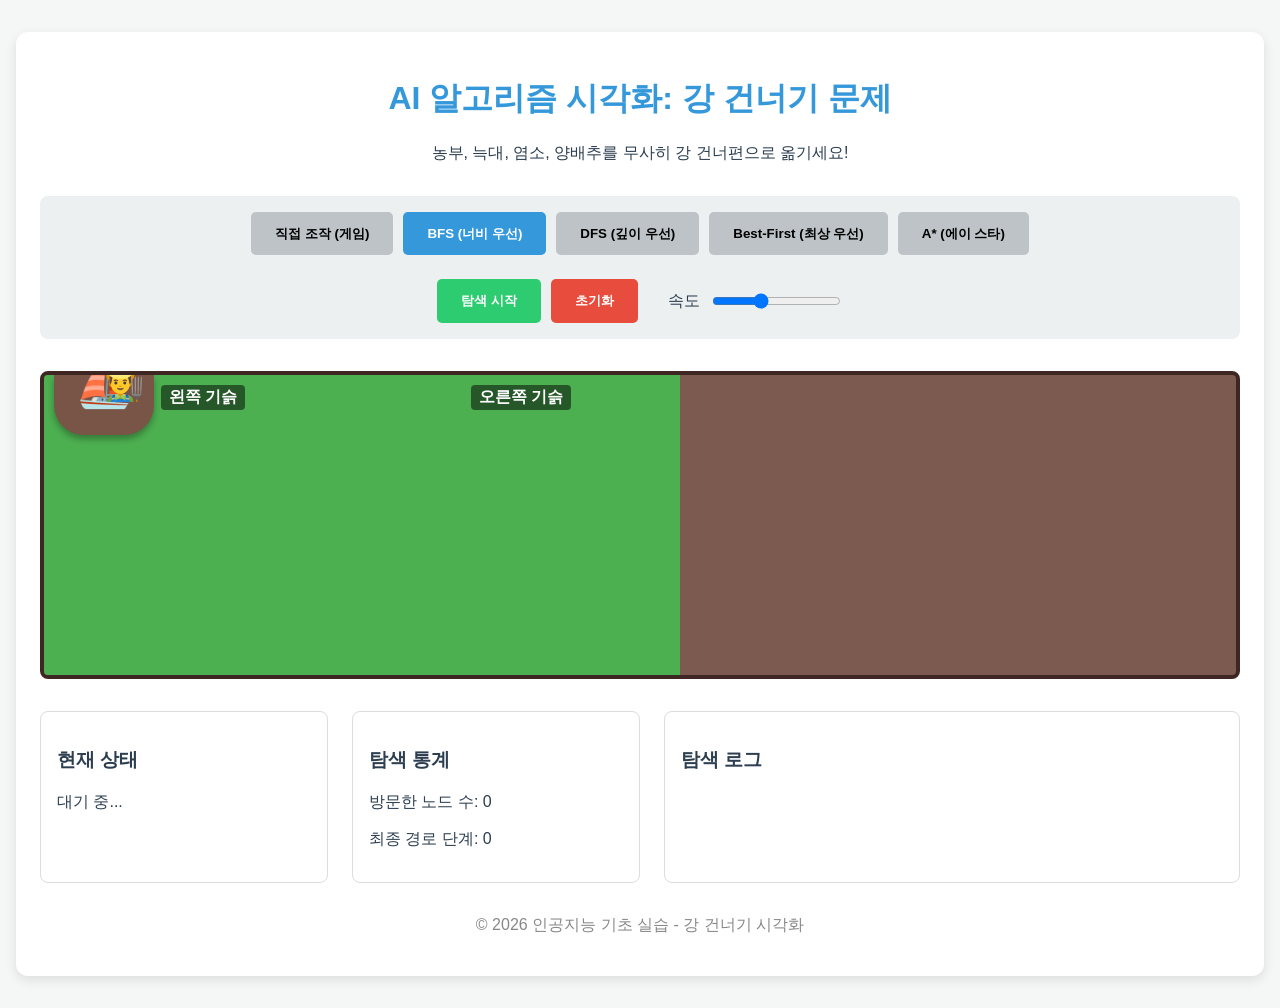
==== index.html @ 1f042ad4 "Add Manual Play Mode (Game) to AI visualization" ====
<!DOCTYPE html>
<html lang="ko">
<head>
    <meta charset="UTF-8">
    <meta name="viewport" content="width=device-width, initial-scale=1.0">
    <title>AI 알고리즘 시각화 - 강 건너기 문제</title>
    <link rel="stylesheet" href="style.css">
</head>
<body>
    <div class="container">
        <header>
            <h1>AI 알고리즘 시각화: 강 건너기 문제</h1>
            <p>농부, 늑대, 염소, 양배추를 무사히 강 건너편으로 옮기세요!</p>
        </header>

        <main>
            <section class="control-panel">
                <div class="algorithm-selector">
                    <button id="btn-manual" class="algo-btn">직접 조작 (게임)</button>
                    <button id="btn-bfs" class="algo-btn active">BFS (너비 우선)</button>
                    <button id="btn-dfs" class="algo-btn">DFS (깊이 우선)</button>
                    <button id="btn-best" class="algo-btn">Best-First (최상 우선)</button>
                    <button id="btn-astar" class="algo-btn">A* (에이 스타)</button>
                </div>
                <div class="controls">
                    <button id="btn-start" class="primary-btn">탐색 시작</button>
                    <button id="btn-reset" class="secondary-btn">초기화</button>
                    <div class="speed-control">
                        <label for="speed-range">속도</label>
                        <input type="range" id="speed-range" min="100" max="2000" value="800" step="100">
                    </div>
                </div>
            </section>

            <section class="visualization-area">
                <div class="river-container">
                    <div class="bank left-bank" id="left-bank">
                        <div class="bank-label">왼쪽 기슭</div>
                        <div class="items" id="left-items"></div>
                    </div>
                    <div class="river">
                        <div class="boat-lane">
                            <div class="boat" id="boat">
                                <span class="boat-icon">⛵</span>
                                <div class="boat-items" id="boat-items"></div>
                                <div class="farmer-in-boat">👨‍🌾</div>
                            </div>
                        </div>
                    </div>
                    <div class="bank right-bank" id="right-bank">
                        <div class="bank-label">오른쪽 기슭</div>
                        <div class="items" id="right-items"></div>
                    </div>
                </div>
            </section>

            <section class="status-panel">
                <div class="status-box">
                    <h3>현재 상태</h3>
                    <div id="current-state-text">대기 중...</div>
                </div>
                <div class="stats-box">
                    <h3>탐색 통계</h3>
                    <p>방문한 노드 수: <span id="stat-visited">0</span></p>
                    <p>최종 경로 단계: <span id="stat-path-length">0</span></p>
                </div>
                <div class="log-box">
                    <h3>탐색 로그</h3>
                    <div id="log-content"></div>
                </div>
            </section>
        </main>

        <footer>
            <p>&copy; 2026 인공지능 기초 실습 - 강 건너기 시각화</p>
        </footer>
    </div>
    <script src="main.js"></script>
</body>
</html>
---- style.css ----
:root {
    --primary-color: #3498db;
    --secondary-color: #2ecc71;
    --accent-color: #e74c3c;
    --bg-color: #f4f7f6;
    --river-color: #2980b9;
    --bank-color: #8e44ad;
    --text-color: #2c3e50;
    --font-family: 'Segoe UI', Tahoma, Geneva, Verdana, sans-serif;
}

body {
    font-family: var(--font-family);
    background-color: var(--bg-color);
    margin: 0;
    padding: 0;
    color: var(--text-color);
}

.container {
    max-width: 1200px;
    margin: 2rem auto;
    padding: 1.5rem;
    background: #fff;
    box-shadow: 0 4px 12px rgba(0, 0, 0, 0.1);
    border-radius: 12px;
}

header {
    text-align: center;
    margin-bottom: 2rem;
}

h1 {
    color: var(--primary-color);
}

.control-panel {
    display: flex;
    flex-direction: column;
    gap: 1.5rem;
    margin-bottom: 2rem;
    padding: 1rem;
    background: #ecf0f1;
    border-radius: 8px;
}

.algorithm-selector, .controls {
    display: flex;
    justify-content: center;
    gap: 10px;
}

.algo-btn, .primary-btn, .secondary-btn {
    padding: 0.8rem 1.5rem;
    border: none;
    border-radius: 5px;
    cursor: pointer;
    font-weight: bold;
    transition: background 0.3s;
}

.algo-btn {
    background: #bdc3c7;
}

.algo-btn.active {
    background: var(--primary-color);
    color: white;
}

.primary-btn {
    background: var(--secondary-color);
    color: white;
}

.secondary-btn {
    background: var(--accent-color);
    color: white;
}

.speed-control {
    display: flex;
    align-items: center;
    gap: 10px;
    margin-left: 20px;
}

/* Visualization */
.river-container {
    display: flex;
    height: 300px;
    background: #7d5a50; /* Ground color */
    border-radius: 8px;
    overflow: hidden;
    position: relative;
    border: 4px solid #3e2723;
}

.bank {
    width: 25%;
    display: flex;
    flex-direction: column;
    align-items: center;
    padding: 10px;
    position: relative;
    background: #4caf50; /* Green bank */
}

.bank-label {
    font-weight: bold;
    margin-bottom: 10px;
    background: rgba(0, 0, 0, 0.5);
    color: white;
    padding: 2px 8px;
    border-radius: 4px;
}

.items {
    display: flex;
    flex-wrap: wrap;
    gap: 10px;
    justify-content: center;
    align-content: flex-start;
    height: 100%;
}

.item-icon {
    font-size: 2.5rem;
    background: white;
    width: 60px;
    height: 60px;
    display: flex;
    align-items: center;
    justify-content: center;
    border-radius: 50%;
    box-shadow: 0 2px 5px rgba(0,0,0,0.2);
    cursor: pointer;
    transition: transform 0.5s cubic-bezier(0.175, 0.885, 0.32, 1.275), background 0.3s;
}

.item-icon:hover {
    transform: scale(1.15);
    background: #f0f0f0;
}

.boat {
    position: absolute;
    left: 10px;
    width: 100px;
    height: 60px;
    background: #795548;
    border-radius: 0 0 30px 30px;
    display: flex;
    align-items: center;
    justify-content: center;
    transition: left 1s ease-in-out;
    box-shadow: 0 4px 6px rgba(0,0,0,0.3);
    cursor: pointer;
}

.boat:hover {
    filter: brightness(1.1);
}

.boat-icon {
    font-size: 3rem;
    position: absolute;
    top: -20px;
}

.boat-items {
    display: flex;
    gap: 5px;
    z-index: 10;
}

.farmer-in-boat {
    font-size: 2rem;
    position: absolute;
    top: -10px;
    right: 10px;
    z-index: 11;
}

.boat-items .item-icon {
    width: 40px;
    height: 40px;
    font-size: 1.5rem;
}

/* Status Panel */
.status-panel {
    display: grid;
    grid-template-columns: 1fr 1fr 2fr;
    gap: 1.5rem;
    margin-top: 2rem;
}

.status-box, .stats-box, .log-box {
    padding: 1rem;
    border: 1px solid #ddd;
    border-radius: 8px;
    background: #fff;
}

.log-box {
    max-height: 200px;
    overflow-y: auto;
}

#log-content {
    font-size: 0.9rem;
    color: #666;
}

.log-entry {
    border-bottom: 1px solid #eee;
    padding: 4px 0;
}

.log-entry:last-child {
    border-bottom: none;
}

footer {
    text-align: center;
    margin-top: 2rem;
    color: #888;
}

@media (max-width: 768px) {
    .status-panel {
        grid-template-columns: 1fr;
    }
}
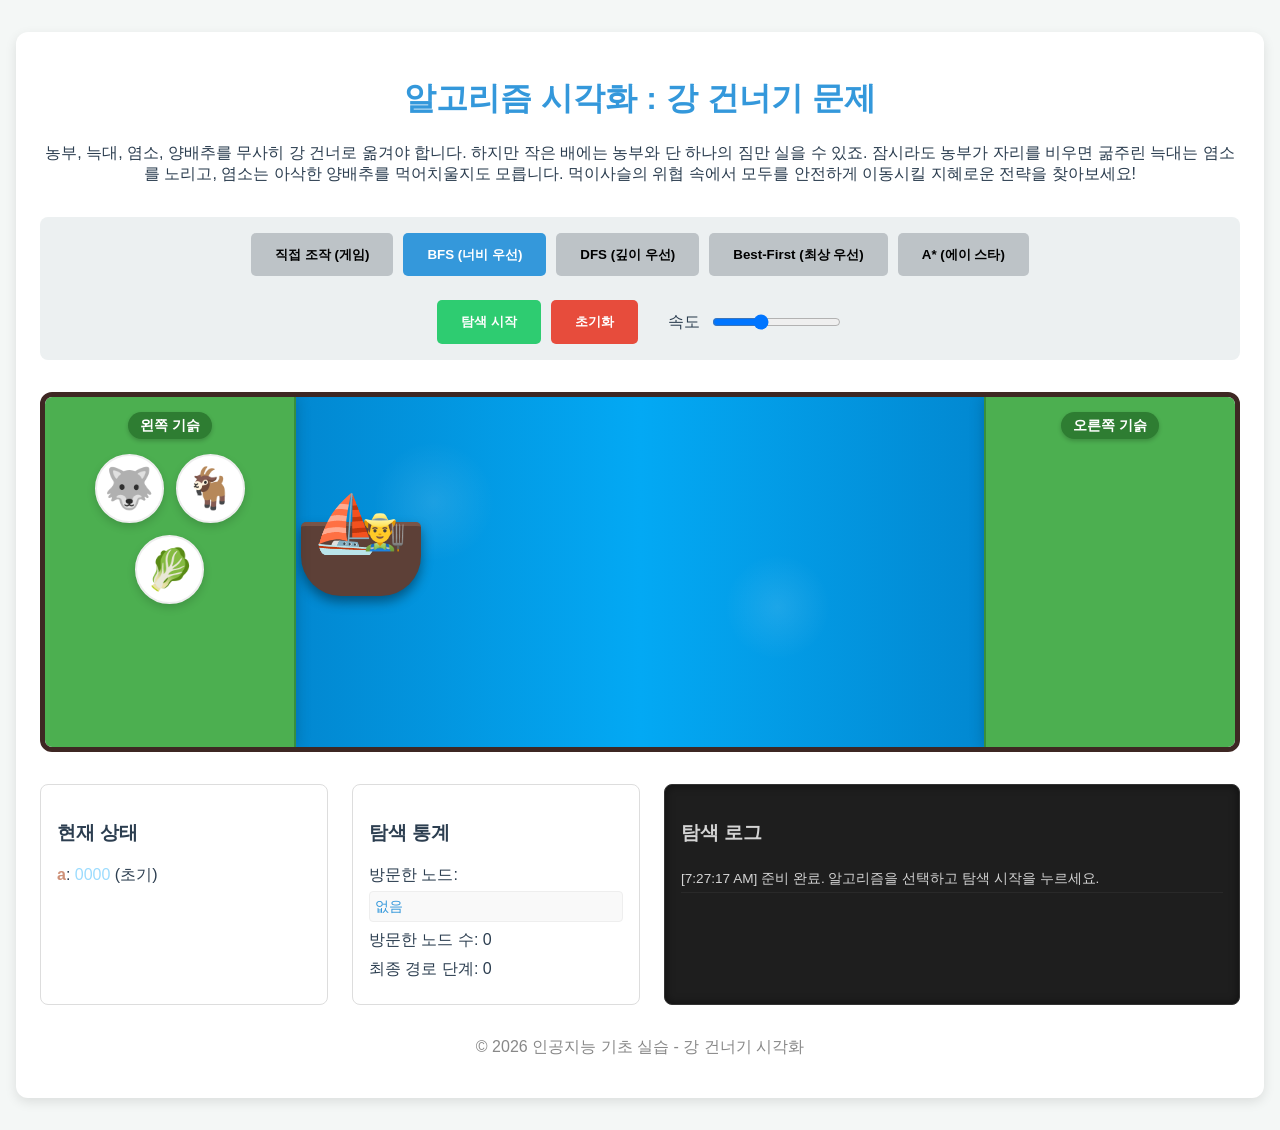
==== commit 6e2f933f: "Refactor: Enhance algorithm visualization and UI (tree-view logs, node naming, and improved stats)" ====
--- a/index.html
+++ b/index.html
@@ -9,8 +9,8 @@
 <body>
     <div class="container">
         <header>
-            <h1>AI 알고리즘 시각화: 강 건너기 문제</h1>
-            <p>농부, 늑대, 염소, 양배추를 무사히 강 건너편으로 옮기세요!</p>
+            <h1>알고리즘 시각화 : 강 건너기 문제</h1>
+            <p>농부, 늑대, 염소, 양배추를 무사히 강 건너로 옮겨야 합니다. 하지만 작은 배에는 농부와 단 하나의 짐만 실을 수 있죠. 잠시라도 농부가 자리를 비우면 굶주린 늑대는 염소를 노리고, 염소는 아삭한 양배추를 먹어치울지도 모릅니다. 먹이사슬의 위협 속에서 모두를 안전하게 이동시킬 지혜로운 전략을 찾아보세요!</p>
         </header>
 
         <main>
@@ -61,7 +61,8 @@
                 </div>
                 <div class="stats-box">
                     <h3>탐색 통계</h3>
-                    <p>방문한 노드 수: <span id="stat-visited">0</span></p>
+                    <p>방문한 노드: <span id="stat-visited-list">없음</span></p>
+                    <p>방문한 노드 수: <span id="stat-visited-count">0</span></p>
                     <p>최종 경로 단계: <span id="stat-path-length">0</span></p>
                 </div>
                 <div class="log-box">
--- a/style.css
+++ b/style.css
@@ -89,37 +89,54 @@
 /* Visualization */
 .river-container {
     display: flex;
-    height: 300px;
-    background: #7d5a50; /* Ground color */
-    border-radius: 8px;
+    height: 350px;
+    background: #e0f2f1; /* Light sky blue */
+    border-radius: 12px;
     overflow: hidden;
     position: relative;
-    border: 4px solid #3e2723;
+    border: 5px solid #3e2723;
+    box-shadow: inset 0 0 20px rgba(0,0,0,0.1);
 }
 
 .bank {
-    width: 25%;
+    width: 20%;
     display: flex;
     flex-direction: column;
     align-items: center;
-    padding: 10px;
+    padding: 15px 10px;
     position: relative;
-    background: #4caf50; /* Green bank */
+    background: #4caf50; /* Green grass */
+    z-index: 2;
+    box-shadow: 0 0 15px rgba(0,0,0,0.2);
+    border-left: 2px solid #388e3c;
+    border-right: 2px solid #388e3c;
+}
+
+.left-bank {
+    border-left: none;
+    border-radius: 7px 0 0 7px;
+}
+
+.right-bank {
+    border-right: none;
+    border-radius: 0 7px 7px 0;
 }
 
 .bank-label {
     font-weight: bold;
-    margin-bottom: 10px;
-    background: rgba(0, 0, 0, 0.5);
+    margin-bottom: 15px;
+    background: #2e7d32;
     color: white;
-    padding: 2px 8px;
-    border-radius: 4px;
+    padding: 4px 12px;
+    border-radius: 20px;
+    font-size: 0.9rem;
+    box-shadow: 0 2px 4px rgba(0,0,0,0.2);
 }
 
 .items {
     display: flex;
     flex-wrap: wrap;
-    gap: 10px;
+    gap: 12px;
     justify-content: center;
     align-content: flex-start;
     height: 100%;
@@ -128,65 +145,98 @@
 .item-icon {
     font-size: 2.5rem;
     background: white;
-    width: 60px;
-    height: 60px;
+    width: 65px;
+    height: 65px;
     display: flex;
     align-items: center;
     justify-content: center;
     border-radius: 50%;
-    box-shadow: 0 2px 5px rgba(0,0,0,0.2);
+    box-shadow: 0 4px 8px rgba(0,0,0,0.15);
     cursor: pointer;
-    transition: transform 0.5s cubic-bezier(0.175, 0.885, 0.32, 1.275), background 0.3s;
+    transition: all 0.4s cubic-bezier(0.175, 0.885, 0.32, 1.275);
+    border: 2px solid #eee;
 }
 
 .item-icon:hover {
-    transform: scale(1.15);
-    background: #f0f0f0;
+    transform: scale(1.15) translateY(-5px);
+    box-shadow: 0 8px 15px rgba(0,0,0,0.2);
+    background: #fff;
+    border-color: var(--primary-color);
+}
+
+.river {
+    width: 60%;
+    background: #03a9f4; /* Deep water */
+    position: relative;
+    background-image: 
+        radial-gradient(circle at 20% 30%, rgba(255,255,255,0.1) 0%, transparent 10%),
+        radial-gradient(circle at 70% 60%, rgba(255,255,255,0.1) 0%, transparent 10%),
+        linear-gradient(90deg, #0288d1 0%, #03a9f4 50%, #0288d1 100%);
+    animation: waves 5s ease-in-out infinite;
+    z-index: 1;
+}
+
+@keyframes waves {
+    0%, 100% { background-position: 0% 50%; }
+    50% { background-position: 100% 50%; }
+}
+
+.boat-lane {
+    position: absolute;
+    top: 50%;
+    left: 0;
+    right: 0;
+    transform: translateY(-50%);
+    height: 100px;
 }
 
 .boat {
     position: absolute;
     left: 10px;
-    width: 100px;
-    height: 60px;
-    background: #795548;
-    border-radius: 0 0 30px 30px;
+    width: 120px;
+    height: 70px;
+    background: #5d4037; /* Darker wood */
+    border-radius: 5px 5px 40px 40px;
     display: flex;
     align-items: center;
     justify-content: center;
-    transition: left 1s ease-in-out;
-    box-shadow: 0 4px 6px rgba(0,0,0,0.3);
+    transition: all 1s cubic-bezier(0.45, 0, 0.55, 1);
+    box-shadow: 0 6px 12px rgba(0,0,0,0.4);
     cursor: pointer;
+    border-top: 4px solid #795548;
 }
 
 .boat:hover {
-    filter: brightness(1.1);
+    filter: brightness(1.2);
 }
 
 .boat-icon {
-    font-size: 3rem;
+    font-size: 3.5rem;
     position: absolute;
-    top: -20px;
+    top: -35px;
+    left: 10px;
 }
 
 .boat-items {
     display: flex;
-    gap: 5px;
+    gap: 8px;
     z-index: 10;
+    margin-left: 20px;
 }
 
 .farmer-in-boat {
-    font-size: 2rem;
+    font-size: 2.2rem;
     position: absolute;
-    top: -10px;
-    right: 10px;
+    top: -15px;
+    right: 15px;
     z-index: 11;
 }
 
 .boat-items .item-icon {
-    width: 40px;
-    height: 40px;
-    font-size: 1.5rem;
+    width: 45px;
+    height: 45px;
+    font-size: 1.8rem;
+    border: none;
 }
 
 /* Status Panel */
@@ -205,22 +255,59 @@
 }
 
 .log-box {
-    max-height: 200px;
+    max-height: 400px;
     overflow-y: auto;
+    background: #1e1e1e; /* Darker terminal-like background */
+    color: #d4d4d4;
+    border-radius: 8px;
+    padding: 1rem;
+    box-shadow: inset 0 0 10px rgba(0,0,0,0.5);
+    border: 1px solid #333;
 }
 
 #log-content {
+    font-size: 0.85rem;
+    line-height: 1.4;
+}
+
+.log-entry {
+    border-bottom: 1px solid rgba(255,255,255,0.05);
+    padding: 4px 0;
+}
+
+.log-entry.tree-log {
+    font-family: 'Fira Code', 'Consolas', 'Monaco', monospace;
+    white-space: pre;
+    color: #4ec9b0; /* Teal color for tree structure */
+    border-bottom: none;
+    line-height: 1.2;
+    letter-spacing: 0.5px;
+}
+
+.log-entry.tree-log:hover {
+    background: rgba(255, 255, 255, 0.05);
+}
+
+.node-name { color: #ce9178; font-weight: bold; } /* Orange for node names */
+.node-state { color: #9cdcfe; } /* Light blue for states */
+
+.stats-box p {
+    margin: 8px 0;
+    word-wrap: break-word;
+}
+
+#stat-visited-list {
+    display: block;
+    margin-top: 5px;
     font-size: 0.9rem;
-    color: #666;
-}
-
-.log-entry {
-    border-bottom: 1px solid #eee;
-    padding: 4px 0;
-}
-
-.log-entry:last-child {
-    border-bottom: none;
+    color: var(--primary-color);
+    font-family: monospace;
+    max-height: 100px;
+    overflow-y: auto;
+    background: #f9f9f9;
+    padding: 5px;
+    border-radius: 4px;
+    border: 1px solid #eee;
 }
 
 footer {
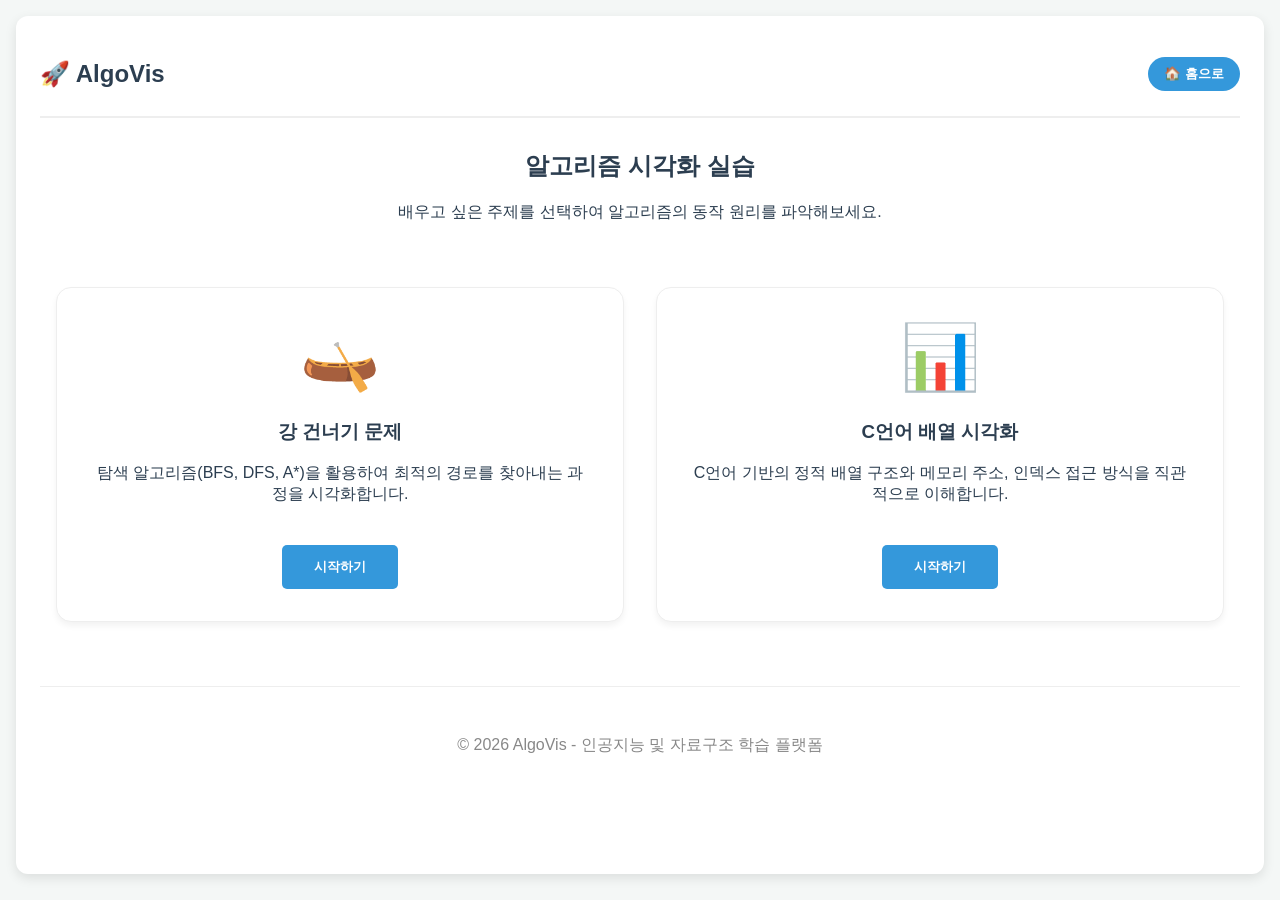
==== commit 068d02ba: "Feat: Add home navigation and C-style array visualization screen" ====
--- a/index.html
+++ b/index.html
@@ -3,77 +3,149 @@
 <head>
     <meta charset="UTF-8">
     <meta name="viewport" content="width=device-width, initial-scale=1.0">
-    <title>AI 알고리즘 시각화 - 강 건너기 문제</title>
+    <title>알고리즘 및 자료구조 시각화 학습</title>
     <link rel="stylesheet" href="style.css">
 </head>
 <body>
     <div class="container">
-        <header>
-            <h1>알고리즘 시각화 : 강 건너기 문제</h1>
-            <p>농부, 늑대, 염소, 양배추를 무사히 강 건너로 옮겨야 합니다. 하지만 작은 배에는 농부와 단 하나의 짐만 실을 수 있죠. 잠시라도 농부가 자리를 비우면 굶주린 늑대는 염소를 노리고, 염소는 아삭한 양배추를 먹어치울지도 모릅니다. 먹이사슬의 위협 속에서 모두를 안전하게 이동시킬 지혜로운 전략을 찾아보세요!</p>
-        </header>
+        <!-- 0. 네비게이션 헤더 (공통) -->
+        <nav class="main-nav">
+            <h2 id="nav-logo" style="cursor:pointer">🚀 AlgoVis</h2>
+            <button id="btn-go-home" class="home-icon-btn">🏠 홈으로</button>
+        </nav>
 
-        <main>
-            <section class="control-panel">
-                <div class="algorithm-selector">
-                    <button id="btn-manual" class="algo-btn">직접 조작 (게임)</button>
-                    <button id="btn-bfs" class="algo-btn active">BFS (너비 우선)</button>
-                    <button id="btn-dfs" class="algo-btn">DFS (깊이 우선)</button>
-                    <button id="btn-best" class="algo-btn">Best-First (최상 우선)</button>
-                    <button id="btn-astar" class="algo-btn">A* (에이 스타)</button>
+        <!-- 1. 메인 홈 화면 -->
+        <section id="screen-home" class="screen">
+            <header class="home-header">
+                <h1>알고리즘 시각화 실습</h1>
+                <p>배우고 싶은 주제를 선택하여 알고리즘의 동작 원리를 파악해보세요.</p>
+            </header>
+            <div class="project-grid">
+                <div class="project-card" onclick="Navigation.goTo('river')">
+                    <div class="card-icon">🛶</div>
+                    <h3>강 건너기 문제</h3>
+                    <p>탐색 알고리즘(BFS, DFS, A*)을 활용하여 최적의 경로를 찾아내는 과정을 시각화합니다.</p>
+                    <button class="card-btn">시작하기</button>
                 </div>
-                <div class="controls">
-                    <button id="btn-start" class="primary-btn">탐색 시작</button>
-                    <button id="btn-reset" class="secondary-btn">초기화</button>
-                    <div class="speed-control">
-                        <label for="speed-range">속도</label>
-                        <input type="range" id="speed-range" min="100" max="2000" value="800" step="100">
+                <div class="project-card" onclick="Navigation.goTo('array')">
+                    <div class="card-icon">📊</div>
+                    <h3>C언어 배열 시각화</h3>
+                    <p>C언어 기반의 정적 배열 구조와 메모리 주소, 인덱스 접근 방식을 직관적으로 이해합니다.</p>
+                    <button class="card-btn">시작하기</button>
+                </div>
+            </div>
+        </section>
+
+        <!-- 2. 강 건너기 문제 화면 -->
+        <section id="screen-river" class="screen hidden">
+            <header>
+                <h1>알고리즘 시각화 : 강 건너기 문제</h1>
+                <p>먹이사슬의 위협 속에서 모두를 안전하게 이동시킬 지혜로운 전략을 찾아보세요!</p>
+            </header>
+
+            <main>
+                <section class="control-panel">
+                    <div class="algorithm-selector">
+                        <button id="btn-manual" class="algo-btn">직접 조작 (게임)</button>
+                        <button id="btn-bfs" class="algo-btn active">BFS</button>
+                        <button id="btn-dfs" class="algo-btn">DFS</button>
+                        <button id="btn-best" class="algo-btn">Best-First</button>
+                        <button id="btn-astar" class="algo-btn">A*</button>
                     </div>
-                </div>
-            </section>
+                    <div class="controls">
+                        <button id="btn-start" class="primary-btn">탐색 시작</button>
+                        <button id="btn-reset" class="secondary-btn">초기화</button>
+                        <div class="speed-control">
+                            <label>속도</label>
+                            <input type="range" id="speed-range" min="100" max="2000" value="800" step="100">
+                        </div>
+                    </div>
+                </section>
 
-            <section class="visualization-area">
-                <div class="river-container">
-                    <div class="bank left-bank" id="left-bank">
-                        <div class="bank-label">왼쪽 기슭</div>
-                        <div class="items" id="left-items"></div>
-                    </div>
-                    <div class="river">
-                        <div class="boat-lane">
-                            <div class="boat" id="boat">
-                                <span class="boat-icon">⛵</span>
-                                <div class="boat-items" id="boat-items"></div>
-                                <div class="farmer-in-boat">👨‍🌾</div>
+                <section class="visualization-area">
+                    <div class="river-container">
+                        <div class="bank left-bank" id="left-bank">
+                            <div class="bank-label">왼쪽 기슭</div>
+                            <div class="items" id="left-items"></div>
+                        </div>
+                        <div class="river">
+                            <div class="boat-lane">
+                                <div class="boat" id="boat">
+                                    <span class="boat-icon">⛵</span>
+                                    <div class="boat-items" id="boat-items"></div>
+                                    <div class="farmer-in-boat">👨‍🌾</div>
+                                </div>
                             </div>
                         </div>
+                        <div class="bank right-bank" id="right-bank">
+                            <div class="bank-label">오른쪽 기슭</div>
+                            <div class="items" id="right-items"></div>
+                        </div>
                     </div>
-                    <div class="bank right-bank" id="right-bank">
-                        <div class="bank-label">오른쪽 기슭</div>
-                        <div class="items" id="right-items"></div>
+                </section>
+
+                <section class="status-panel">
+                    <div class="status-box">
+                        <h3>현재 상태</h3>
+                        <div id="current-state-text">대기 중...</div>
                     </div>
-                </div>
-            </section>
+                    <div class="stats-box">
+                        <h3>탐색 통계</h3>
+                        <p>방문한 노드: <span id="stat-visited-list">없음</span></p>
+                        <p>방문한 노드 수: <span id="stat-visited-count">0</span></p>
+                        <p>최종 경로 단계: <span id="stat-path-length">0</span></p>
+                    </div>
+                    <div class="log-box">
+                        <h3>탐색 로그</h3>
+                        <div id="log-content"></div>
+                    </div>
+                </section>
+            </main>
+        </section>
 
-            <section class="status-panel">
-                <div class="status-box">
-                    <h3>현재 상태</h3>
-                    <div id="current-state-text">대기 중...</div>
-                </div>
-                <div class="stats-box">
-                    <h3>탐색 통계</h3>
-                    <p>방문한 노드: <span id="stat-visited-list">없음</span></p>
-                    <p>방문한 노드 수: <span id="stat-visited-count">0</span></p>
-                    <p>최종 경로 단계: <span id="stat-path-length">0</span></p>
-                </div>
-                <div class="log-box">
-                    <h3>탐색 로그</h3>
-                    <div id="log-content"></div>
-                </div>
-            </section>
-        </main>
+        <!-- 3. C언어 배열 시각화 화면 -->
+        <section id="screen-array" class="screen hidden">
+            <header>
+                <h1>C언어 기반 배열 시각화</h1>
+                <p>메모리 공간에 연속적으로 배치된 배열의 구조와 동작을 확인합니다.</p>
+            </header>
+
+            <main>
+                <section class="control-panel">
+                    <div class="controls">
+                        <button id="btn-array-random" class="primary-btn">배열 초기화</button>
+                        <div class="input-group">
+                            <input type="number" id="input-array-index" placeholder="인덱스(0-9)" min="0" max="9">
+                            <button id="btn-array-access" class="algo-btn">접근 (Access)</button>
+                        </div>
+                        <div class="input-group">
+                            <input type="number" id="input-array-value" placeholder="검색값" min="0" max="99">
+                            <button id="btn-array-search" class="algo-btn">선형 탐색 (Search)</button>
+                        </div>
+                    </div>
+                </section>
+
+                <section class="visualization-area">
+                    <div class="code-preview">
+                        <code>int arr[10] = { ... };</code>
+                    </div>
+                    <div class="array-container" id="array-display">
+                        <!-- 배열 요소들이 여기에 동적으로 생성됨 -->
+                    </div>
+                    <div class="memory-info" id="array-info">
+                        선택된 요소 정보가 여기에 표시됩니다.
+                    </div>
+                </section>
+
+                <section class="log-box full-width">
+                    <h3>배열 조작 로그</h3>
+                    <div id="array-log-content"></div>
+                </section>
+            </main>
+        </section>
 
         <footer>
-            <p>&copy; 2026 인공지능 기초 실습 - 강 건너기 시각화</p>
+            <p>&copy; 2026 AlgoVis - 인공지능 및 자료구조 학습 플랫폼</p>
         </footer>
     </div>
     <script src="main.js"></script>
--- a/style.css
+++ b/style.css
@@ -6,7 +6,8 @@
     --river-color: #2980b9;
     --bank-color: #8e44ad;
     --text-color: #2c3e50;
-    --font-family: 'Segoe UI', Tahoma, Geneva, Verdana, sans-serif;
+    --card-bg: #ffffff;
+    --font-family: 'Segoe UI', 'Nanum Gothic', sans-serif;
 }
 
 body {
@@ -19,22 +20,83 @@
 
 .container {
     max-width: 1200px;
-    margin: 2rem auto;
+    margin: 1rem auto;
     padding: 1.5rem;
     background: #fff;
     box-shadow: 0 4px 12px rgba(0, 0, 0, 0.1);
     border-radius: 12px;
-}
-
-header {
-    text-align: center;
+    min-height: 90vh;
+}
+
+.hidden { display: none !important; }
+
+/* Navigation */
+.main-nav {
+    display: flex;
+    justify-content: space-between;
+    align-items: center;
+    border-bottom: 2px solid #eee;
     margin-bottom: 2rem;
-}
-
-h1 {
-    color: var(--primary-color);
-}
-
+    padding-bottom: 0.5rem;
+}
+
+.home-icon-btn {
+    background: var(--primary-color);
+    color: white;
+    border: none;
+    padding: 8px 16px;
+    border-radius: 20px;
+    cursor: pointer;
+    font-weight: bold;
+}
+
+/* Home Screen */
+.home-header {
+    text-align: center;
+    margin-bottom: 3rem;
+}
+
+.project-grid {
+    display: grid;
+    grid-template-columns: repeat(auto-fit, minmax(300px, 1fr));
+    gap: 2rem;
+    padding: 1rem;
+}
+
+.project-card {
+    background: var(--card-bg);
+    border: 1px solid #eee;
+    border-radius: 15px;
+    padding: 2rem;
+    text-align: center;
+    transition: all 0.3s ease;
+    cursor: pointer;
+    box-shadow: 0 4px 6px rgba(0,0,0,0.05);
+}
+
+.project-card:hover {
+    transform: translateY(-10px);
+    box-shadow: 0 12px 20px rgba(0,0,0,0.1);
+    border-color: var(--primary-color);
+}
+
+.card-icon {
+    font-size: 4rem;
+    margin-bottom: 1.5rem;
+}
+
+.card-btn {
+    margin-top: 1.5rem;
+    padding: 0.8rem 2rem;
+    background: var(--primary-color);
+    color: white;
+    border: none;
+    border-radius: 5px;
+    font-weight: bold;
+    cursor: pointer;
+}
+
+/* Common Components */
 .control-panel {
     display: flex;
     flex-direction: column;
@@ -45,10 +107,24 @@
     border-radius: 8px;
 }
 
-.algorithm-selector, .controls {
+.controls, .algorithm-selector {
     display: flex;
     justify-content: center;
-    gap: 10px;
+    align-items: center;
+    gap: 15px;
+    flex-wrap: wrap;
+}
+
+.input-group {
+    display: flex;
+    gap: 5px;
+}
+
+.input-group input {
+    padding: 0.5rem;
+    width: 100px;
+    border: 1px solid #ccc;
+    border-radius: 4px;
 }
 
 .algo-btn, .primary-btn, .secondary-btn {
@@ -60,42 +136,19 @@
     transition: background 0.3s;
 }
 
-.algo-btn {
-    background: #bdc3c7;
-}
-
-.algo-btn.active {
-    background: var(--primary-color);
-    color: white;
-}
-
-.primary-btn {
-    background: var(--secondary-color);
-    color: white;
-}
-
-.secondary-btn {
-    background: var(--accent-color);
-    color: white;
-}
-
-.speed-control {
-    display: flex;
-    align-items: center;
-    gap: 10px;
-    margin-left: 20px;
-}
-
-/* Visualization */
+.algo-btn { background: #bdc3c7; }
+.algo-btn.active { background: var(--primary-color); color: white; }
+.primary-btn { background: var(--secondary-color); color: white; }
+.secondary-btn { background: var(--accent-color); color: white; }
+
+/* River Visualization (Previous Styles kept and optimized) */
 .river-container {
     display: flex;
     height: 350px;
-    background: #e0f2f1; /* Light sky blue */
+    background: #e0f2f1;
     border-radius: 12px;
-    overflow: hidden;
     position: relative;
     border: 5px solid #3e2723;
-    box-shadow: inset 0 0 20px rgba(0,0,0,0.1);
 }
 
 .bank {
@@ -104,142 +157,99 @@
     flex-direction: column;
     align-items: center;
     padding: 15px 10px;
-    position: relative;
-    background: #4caf50; /* Green grass */
+    background: #4caf50;
     z-index: 2;
-    box-shadow: 0 0 15px rgba(0,0,0,0.2);
-    border-left: 2px solid #388e3c;
-    border-right: 2px solid #388e3c;
-}
-
-.left-bank {
-    border-left: none;
-    border-radius: 7px 0 0 7px;
-}
-
-.right-bank {
-    border-right: none;
-    border-radius: 0 7px 7px 0;
-}
-
-.bank-label {
-    font-weight: bold;
-    margin-bottom: 15px;
-    background: #2e7d32;
-    color: white;
-    padding: 4px 12px;
-    border-radius: 20px;
-    font-size: 0.9rem;
-    box-shadow: 0 2px 4px rgba(0,0,0,0.2);
-}
-
-.items {
-    display: flex;
-    flex-wrap: wrap;
-    gap: 12px;
-    justify-content: center;
-    align-content: flex-start;
-    height: 100%;
-}
-
-.item-icon {
-    font-size: 2.5rem;
-    background: white;
-    width: 65px;
-    height: 65px;
-    display: flex;
-    align-items: center;
-    justify-content: center;
-    border-radius: 50%;
-    box-shadow: 0 4px 8px rgba(0,0,0,0.15);
-    cursor: pointer;
-    transition: all 0.4s cubic-bezier(0.175, 0.885, 0.32, 1.275);
-    border: 2px solid #eee;
-}
-
-.item-icon:hover {
-    transform: scale(1.15) translateY(-5px);
-    box-shadow: 0 8px 15px rgba(0,0,0,0.2);
-    background: #fff;
-    border-color: var(--primary-color);
 }
 
 .river {
     width: 60%;
-    background: #03a9f4; /* Deep water */
+    background: #03a9f4;
     position: relative;
-    background-image: 
-        radial-gradient(circle at 20% 30%, rgba(255,255,255,0.1) 0%, transparent 10%),
-        radial-gradient(circle at 70% 60%, rgba(255,255,255,0.1) 0%, transparent 10%),
-        linear-gradient(90deg, #0288d1 0%, #03a9f4 50%, #0288d1 100%);
-    animation: waves 5s ease-in-out infinite;
     z-index: 1;
-}
-
-@keyframes waves {
-    0%, 100% { background-position: 0% 50%; }
-    50% { background-position: 100% 50%; }
-}
-
-.boat-lane {
-    position: absolute;
-    top: 50%;
-    left: 0;
-    right: 0;
-    transform: translateY(-50%);
-    height: 100px;
 }
 
 .boat {
     position: absolute;
-    left: 10px;
     width: 120px;
     height: 70px;
-    background: #5d4037; /* Darker wood */
+    background: #5d4037;
     border-radius: 5px 5px 40px 40px;
-    display: flex;
-    align-items: center;
+    transition: all 1s ease;
+}
+
+/* Array Visualization Specific */
+.code-preview {
+    background: #2d3436;
+    color: #fab1a0;
+    padding: 1rem;
+    border-radius: 8px;
+    margin-bottom: 2rem;
+    font-family: 'Courier New', Courier, monospace;
+    text-align: center;
+}
+
+.array-container {
+    display: flex;
     justify-content: center;
-    transition: all 1s cubic-bezier(0.45, 0, 0.55, 1);
-    box-shadow: 0 6px 12px rgba(0,0,0,0.4);
-    cursor: pointer;
-    border-top: 4px solid #795548;
-}
-
-.boat:hover {
-    filter: brightness(1.2);
-}
-
-.boat-icon {
-    font-size: 3.5rem;
-    position: absolute;
-    top: -35px;
-    left: 10px;
-}
-
-.boat-items {
-    display: flex;
-    gap: 8px;
-    z-index: 10;
-    margin-left: 20px;
-}
-
-.farmer-in-boat {
-    font-size: 2.2rem;
-    position: absolute;
-    top: -15px;
-    right: 15px;
-    z-index: 11;
-}
-
-.boat-items .item-icon {
-    width: 45px;
-    height: 45px;
-    font-size: 1.8rem;
-    border: none;
-}
-
-/* Status Panel */
+    gap: 10px;
+    margin: 3rem 0;
+    perspective: 1000px;
+}
+
+.array-element {
+    display: flex;
+    flex-direction: column;
+    align-items: center;
+    gap: 10px;
+}
+
+.array-box {
+    width: 70px;
+    height: 70px;
+    background: white;
+    border: 3px solid #dfe6e9;
+    display: flex;
+    align-items: center;
+    justify-content: center;
+    font-size: 1.5rem;
+    font-weight: bold;
+    border-radius: 8px;
+    transition: all 0.3s ease;
+    position: relative;
+}
+
+.array-box.active {
+    border-color: var(--primary-color);
+    background: #e1f5fe;
+    transform: scale(1.1);
+}
+
+.array-box.found {
+    border-color: var(--secondary-color);
+    background: #e8f5e9;
+}
+
+.index-label {
+    font-size: 0.8rem;
+    color: #636e72;
+    font-weight: bold;
+}
+
+.address-label {
+    font-size: 0.7rem;
+    color: #b2bec3;
+    font-family: monospace;
+}
+
+.memory-info {
+    text-align: center;
+    padding: 1rem;
+    background: #f1f2f6;
+    border-radius: 8px;
+    min-height: 50px;
+}
+
+/* Status & Logs */
 .status-panel {
     display: grid;
     grid-template-columns: 1fr 1fr 2fr;
@@ -247,77 +257,31 @@
     margin-top: 2rem;
 }
 
-.status-box, .stats-box, .log-box {
-    padding: 1rem;
-    border: 1px solid #ddd;
-    border-radius: 8px;
-    background: #fff;
-}
-
 .log-box {
-    max-height: 400px;
+    padding: 1rem;
+    background: #1e1e1e;
+    color: #d4d4d4;
+    border-radius: 8px;
+    max-height: 300px;
     overflow-y: auto;
-    background: #1e1e1e; /* Darker terminal-like background */
-    color: #d4d4d4;
-    border-radius: 8px;
-    padding: 1rem;
-    box-shadow: inset 0 0 10px rgba(0,0,0,0.5);
-    border: 1px solid #333;
-}
-
-#log-content {
+}
+
+.full-width { grid-column: span 3; }
+
+#log-content, #array-log-content {
+    font-family: 'Consolas', monospace;
     font-size: 0.85rem;
-    line-height: 1.4;
-}
-
-.log-entry {
-    border-bottom: 1px solid rgba(255,255,255,0.05);
-    padding: 4px 0;
-}
-
-.log-entry.tree-log {
-    font-family: 'Fira Code', 'Consolas', 'Monaco', monospace;
-    white-space: pre;
-    color: #4ec9b0; /* Teal color for tree structure */
-    border-bottom: none;
-    line-height: 1.2;
-    letter-spacing: 0.5px;
-}
-
-.log-entry.tree-log:hover {
-    background: rgba(255, 255, 255, 0.05);
-}
-
-.node-name { color: #ce9178; font-weight: bold; } /* Orange for node names */
-.node-state { color: #9cdcfe; } /* Light blue for states */
-
-.stats-box p {
-    margin: 8px 0;
-    word-wrap: break-word;
-}
-
-#stat-visited-list {
-    display: block;
-    margin-top: 5px;
-    font-size: 0.9rem;
-    color: var(--primary-color);
-    font-family: monospace;
-    max-height: 100px;
-    overflow-y: auto;
-    background: #f9f9f9;
-    padding: 5px;
-    border-radius: 4px;
-    border: 1px solid #eee;
 }
 
 footer {
     text-align: center;
-    margin-top: 2rem;
+    margin-top: 3rem;
+    padding: 2rem;
     color: #888;
+    border-top: 1px solid #eee;
 }
 
 @media (max-width: 768px) {
-    .status-panel {
-        grid-template-columns: 1fr;
-    }
-}
+    .status-panel { grid-template-columns: 1fr; }
+    .full-width { grid-column: span 1; }
+}
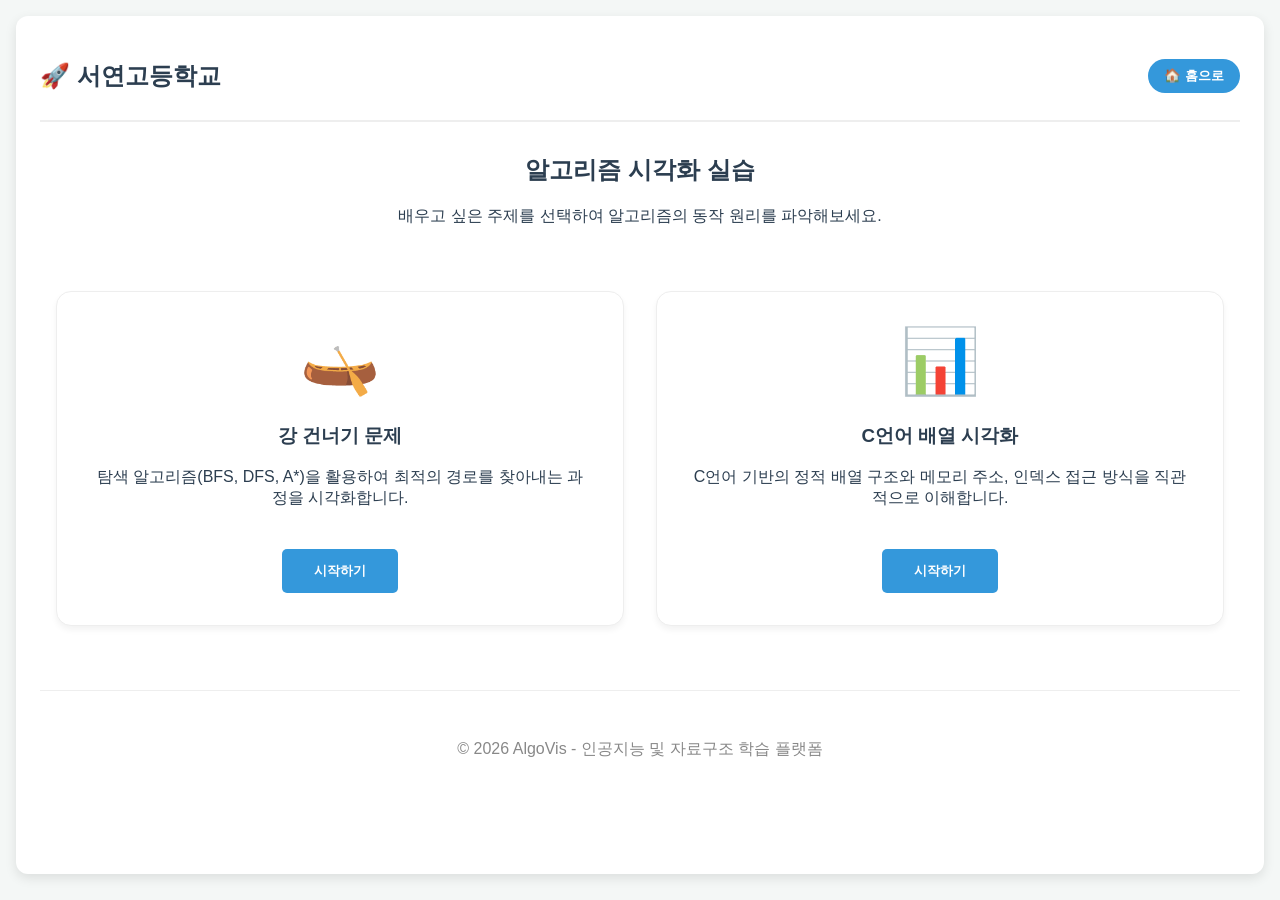
==== commit b7a05b7c: "Feat: Enhance array visualization with 1D/2D support and declaration" ====
--- a/index.html
+++ b/index.html
@@ -10,7 +10,7 @@
     <div class="container">
         <!-- 0. 네비게이션 헤더 (공통) -->
         <nav class="main-nav">
-            <h2 id="nav-logo" style="cursor:pointer">🚀 AlgoVis</h2>
+            <h2 id="nav-logo" style="cursor:pointer">🚀 서연고등학교</h2>
             <button id="btn-go-home" class="home-icon-btn">🏠 홈으로</button>
         </nav>
 
@@ -36,27 +36,27 @@
             </div>
         </section>
 
-        <!-- 2. 강 건너기 문제 화면 -->
+        <!-- 2. 강 건너기 문제 화면 (이전 버전의 풍부한 내용 복구) -->
         <section id="screen-river" class="screen hidden">
             <header>
                 <h1>알고리즘 시각화 : 강 건너기 문제</h1>
-                <p>먹이사슬의 위협 속에서 모두를 안전하게 이동시킬 지혜로운 전략을 찾아보세요!</p>
+                <p>농부, 늑대, 염소, 양배추를 무사히 강 건너로 옮겨야 합니다. 하지만 작은 배에는 농부와 단 하나의 짐만 실을 수 있죠. 잠시라도 농부가 자리를 비우면 굶주린 늑대는 염소를 노리고, 염소는 아삭한 양배추를 먹어치울지도 모릅니다. 먹이사슬의 위협 속에서 모두를 안전하게 이동시킬 지혜로운 전략을 찾아보세요!</p>
             </header>
 
             <main>
                 <section class="control-panel">
                     <div class="algorithm-selector">
                         <button id="btn-manual" class="algo-btn">직접 조작 (게임)</button>
-                        <button id="btn-bfs" class="algo-btn active">BFS</button>
-                        <button id="btn-dfs" class="algo-btn">DFS</button>
-                        <button id="btn-best" class="algo-btn">Best-First</button>
-                        <button id="btn-astar" class="algo-btn">A*</button>
+                        <button id="btn-bfs" class="algo-btn active">BFS (너비 우선)</button>
+                        <button id="btn-dfs" class="algo-btn">DFS (깊이 우선)</button>
+                        <button id="btn-best" class="algo-btn">Best-First (최상 우선)</button>
+                        <button id="btn-astar" class="algo-btn">A* (에이 스타)</button>
                     </div>
                     <div class="controls">
                         <button id="btn-start" class="primary-btn">탐색 시작</button>
                         <button id="btn-reset" class="secondary-btn">초기화</button>
                         <div class="speed-control">
-                            <label>속도</label>
+                            <label for="speed-range">속도</label>
                             <input type="range" id="speed-range" min="100" max="2000" value="800" step="100">
                         </div>
                     </div>
@@ -113,28 +113,46 @@
             <main>
                 <section class="control-panel">
                     <div class="controls">
-                        <button id="btn-array-random" class="primary-btn">배열 초기화</button>
-                        <div class="input-group">
-                            <input type="number" id="input-array-index" placeholder="인덱스(0-9)" min="0" max="9">
-                            <button id="btn-array-access" class="algo-btn">접근 (Access)</button>
+                        <!-- 배열 타입 및 선언 제어 -->
+                        <div class="declaration-panel" style="display:flex; gap:10px; align-items:center;">
+                            <select id="select-array-type" class="algo-btn" style="padding:10px; border-radius:5px;">
+                                <option value="1d">1차원 배열 (int arr[n])</option>
+                                <option value="2d">2차원 배열 (int arr[r][c])</option>
+                            </select>
+                            <div id="input-group-1d" class="input-group">
+                                <input type="number" id="input-1d-size" placeholder="크기(1-10)" min="1" max="10" value="8" style="width:70px;">
+                            </div>
+                            <div id="input-group-2d" class="input-group hidden">
+                                <input type="number" id="input-2d-rows" placeholder="행(1-5)" min="1" max="5" value="3" style="width:70px;">
+                                <input type="number" id="input-2d-cols" placeholder="열(1-5)" min="1" max="5" value="4" style="width:70px;">
+                            </div>
+                            <button id="btn-array-declare" class="primary-btn">배열 선언 (Declare)</button>
                         </div>
-                        <div class="input-group">
-                            <input type="number" id="input-array-value" placeholder="검색값" min="0" max="99">
-                            <button id="btn-array-search" class="algo-btn">선형 탐색 (Search)</button>
+
+                        <div class="divider" style="width:2px; height:40px; background:#ccc; margin:0 20px;"></div>
+
+                        <!-- 인덱스 접근 제어 -->
+                        <div class="access-panel" style="display:flex; gap:10px; align-items:center;">
+                            <div id="access-group-1d" class="input-group">
+                                <input type="number" id="input-access-idx" placeholder="index" min="0" style="width:70px;">
+                            </div>
+                            <div id="access-group-2d" class="input-group hidden">
+                                <input type="number" id="input-access-row" placeholder="row" min="0" style="width:70px;">
+                                <input type="number" id="input-access-col" placeholder="col" min="0" style="width:70px;">
+                            </div>
+                            <button id="btn-array-access" class="secondary-btn">메모리 접근 (Access)</button>
                         </div>
                     </div>
                 </section>
 
                 <section class="visualization-area">
                     <div class="code-preview">
-                        <code>int arr[10] = { ... };</code>
+                        <code id="array-code-text">int arr[8];</code>
                     </div>
-                    <div class="array-container" id="array-display">
-                        <!-- 배열 요소들이 여기에 동적으로 생성됨 -->
+                    <div class="array-container-wrapper" style="overflow-x:auto; padding:20px;">
+                        <div class="array-container" id="array-display"></div>
                     </div>
-                    <div class="memory-info" id="array-info">
-                        선택된 요소 정보가 여기에 표시됩니다.
-                    </div>
+                    <div class="memory-info" id="array-info">배열을 선언하고 인덱스로 접근해보세요.</div>
                 </section>
 
                 <section class="log-box full-width">
--- a/style.css
+++ b/style.css
@@ -141,40 +141,124 @@
 .primary-btn { background: var(--secondary-color); color: white; }
 .secondary-btn { background: var(--accent-color); color: white; }
 
-/* River Visualization (Previous Styles kept and optimized) */
+/* River Visualization - 크기 키우기 및 중앙 정렬 */
 .river-container {
     display: flex;
-    height: 350px;
+    height: 450px; /* 높이 증가 */
     background: #e0f2f1;
     border-radius: 12px;
     position: relative;
     border: 5px solid #3e2723;
+    overflow: hidden;
 }
 
 .bank {
-    width: 20%;
+    width: 25%; /* 너비 약간 증가 */
     display: flex;
     flex-direction: column;
     align-items: center;
-    padding: 15px 10px;
+    padding: 20px 10px;
     background: #4caf50;
     z-index: 2;
+    box-shadow: 0 0 15px rgba(0,0,0,0.1);
 }
 
 .river {
-    width: 60%;
+    width: 50%; /* 중앙 강 영역 좁히고 집중도 높임 */
     background: #03a9f4;
     position: relative;
     z-index: 1;
+    background-image: linear-gradient(90deg, #0288d1 0%, #03a9f4 50%, #0288d1 100%);
+}
+
+.items {
+    display: flex;
+    flex-wrap: wrap;
+    gap: 20px;
+    justify-content: center;
+    align-content: center;
+    height: 100%;
+}
+
+.item-icon {
+    font-size: 3.5rem; /* 아이콘 크기 대폭 증가 */
+    width: 80px;
+    height: 80px;
+    display: flex;
+    align-items: center;
+    justify-content: center;
+    background: rgba(255,255,255,0.9);
+    border-radius: 50%;
+    box-shadow: 0 4px 8px rgba(0,0,0,0.2);
+    cursor: pointer;
+    transition: all 0.3s ease;
+}
+
+.item-icon:hover {
+    transform: scale(1.1);
+    background: #fff;
+}
+
+.boat-lane {
+    position: absolute;
+    top: 50%; /* 세로 중앙 */
+    left: 0;
+    right: 0;
+    transform: translateY(-50%);
+    height: 120px;
 }
 
 .boat {
     position: absolute;
-    width: 120px;
+    width: 160px; /* 배 크기 증가 */
+    height: 90px;
+    background: #5d4037;
+    border-radius: 5px 5px 60px 60px;
+    display: flex;
+    align-items: center;
+    justify-content: center;
+    transition: all 1s ease;
+    box-shadow: 0 8px 16px rgba(0,0,0,0.3);
+}
+
+.boat-icon {
+    font-size: 4rem; /* 돛 크기 증가 */
+    position: absolute;
+    top: -45px;
+    left: 15px;
+}
+
+.farmer-in-boat {
+    font-size: 3rem; /* 농부 크기 증가 */
+    position: absolute;
+    top: -30px;
+    right: 20px;
+    z-index: 5;
+}
+
+.boat-items {
+    display: flex;
+    justify-content: center;
+    align-items: center;
+    width: 70px;
     height: 70px;
-    background: #5d4037;
-    border-radius: 5px 5px 40px 40px;
-    transition: all 1s ease;
+}
+
+.boat-items .item-icon {
+    width: 65px;
+    height: 65px;
+    font-size: 2.8rem;
+    box-shadow: none;
+    background: none;
+}
+
+.bank-label {
+    background: #2e7d32;
+    color: white;
+    padding: 5px 15px;
+    border-radius: 20px;
+    font-weight: bold;
+    margin-bottom: 20px;
 }
 
 /* Array Visualization Specific */
@@ -273,6 +357,14 @@
     font-size: 0.85rem;
 }
 
+.log-entry.tree-log {
+    white-space: pre;
+    color: #4ec9b0;
+}
+
+.node-name { color: #ce9178; font-weight: bold; }
+.node-state { color: #9cdcfe; }
+
 footer {
     text-align: center;
     margin-top: 3rem;
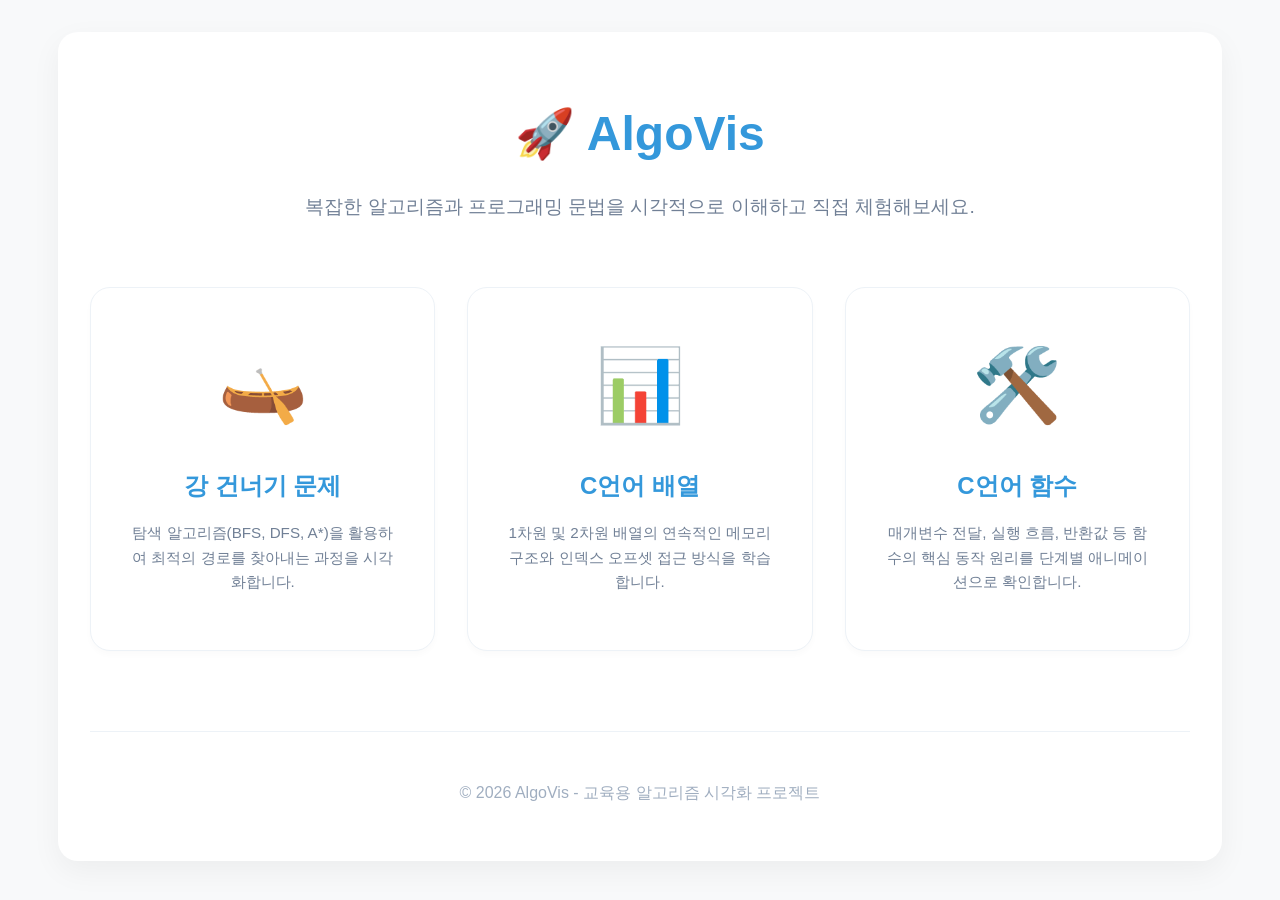
==== commit 54c1ce3e: "Refactor AlgoVis: split home page into separate pages and add C function visualization" ====
--- a/index.html
+++ b/index.html
@@ -3,169 +3,42 @@
 <head>
     <meta charset="UTF-8">
     <meta name="viewport" content="width=device-width, initial-scale=1.0">
-    <title>알고리즘 및 자료구조 시각화 학습</title>
+    <title>AlgoVis - 알고리즘 및 문법 시각화 학습</title>
     <link rel="stylesheet" href="style.css">
 </head>
 <body>
     <div class="container">
-        <!-- 0. 네비게이션 헤더 (공통) -->
-        <nav class="main-nav">
-            <h2 id="nav-logo" style="cursor:pointer">🚀 서연고등학교</h2>
-            <button id="btn-go-home" class="home-icon-btn">🏠 홈으로</button>
-        </nav>
+        <header class="home-header" style="text-align: center; margin-bottom: 4rem;">
+            <h1 style="font-size: 3rem; color: var(--primary-color); margin-bottom: 1rem;">🚀 AlgoVis</h1>
+            <p style="font-size: 1.2rem; color: #718096;">복잡한 알고리즘과 프로그래밍 문법을 시각적으로 이해하고 직접 체험해보세요.</p>
+        </header>
 
-        <!-- 1. 메인 홈 화면 -->
-        <section id="screen-home" class="screen">
-            <header class="home-header">
-                <h1>알고리즘 시각화 실습</h1>
-                <p>배우고 싶은 주제를 선택하여 알고리즘의 동작 원리를 파악해보세요.</p>
-            </header>
-            <div class="project-grid">
-                <div class="project-card" onclick="Navigation.goTo('river')">
-                    <div class="card-icon">🛶</div>
-                    <h3>강 건너기 문제</h3>
-                    <p>탐색 알고리즘(BFS, DFS, A*)을 활용하여 최적의 경로를 찾아내는 과정을 시각화합니다.</p>
-                    <button class="card-btn">시작하기</button>
-                </div>
-                <div class="project-card" onclick="Navigation.goTo('array')">
-                    <div class="card-icon">📊</div>
-                    <h3>C언어 배열 시각화</h3>
-                    <p>C언어 기반의 정적 배열 구조와 메모리 주소, 인덱스 접근 방식을 직관적으로 이해합니다.</p>
-                    <button class="card-btn">시작하기</button>
-                </div>
-            </div>
-        </section>
+        <div class="project-grid">
+            <!-- 1. 강 건너기 문제 -->
+            <a href="river.html" class="project-card">
+                <span class="card-icon">🛶</span>
+                <h3>강 건너기 문제</h3>
+                <p>탐색 알고리즘(BFS, DFS, A*)을 활용하여 최적의 경로를 찾아내는 과정을 시각화합니다.</p>
+            </a>
 
-        <!-- 2. 강 건너기 문제 화면 (이전 버전의 풍부한 내용 복구) -->
-        <section id="screen-river" class="screen hidden">
-            <header>
-                <h1>알고리즘 시각화 : 강 건너기 문제</h1>
-                <p>농부, 늑대, 염소, 양배추를 무사히 강 건너로 옮겨야 합니다. 하지만 작은 배에는 농부와 단 하나의 짐만 실을 수 있죠. 잠시라도 농부가 자리를 비우면 굶주린 늑대는 염소를 노리고, 염소는 아삭한 양배추를 먹어치울지도 모릅니다. 먹이사슬의 위협 속에서 모두를 안전하게 이동시킬 지혜로운 전략을 찾아보세요!</p>
-            </header>
+            <!-- 2. C언어 배열 시각화 -->
+            <a href="array.html" class="project-card">
+                <span class="card-icon">📊</span>
+                <h3>C언어 배열</h3>
+                <p>1차원 및 2차원 배열의 연속적인 메모리 구조와 인덱스 오프셋 접근 방식을 학습합니다.</p>
+            </a>
 
-            <main>
-                <section class="control-panel">
-                    <div class="algorithm-selector">
-                        <button id="btn-manual" class="algo-btn">직접 조작 (게임)</button>
-                        <button id="btn-bfs" class="algo-btn active">BFS (너비 우선)</button>
-                        <button id="btn-dfs" class="algo-btn">DFS (깊이 우선)</button>
-                        <button id="btn-best" class="algo-btn">Best-First (최상 우선)</button>
-                        <button id="btn-astar" class="algo-btn">A* (에이 스타)</button>
-                    </div>
-                    <div class="controls">
-                        <button id="btn-start" class="primary-btn">탐색 시작</button>
-                        <button id="btn-reset" class="secondary-btn">초기화</button>
-                        <div class="speed-control">
-                            <label for="speed-range">속도</label>
-                            <input type="range" id="speed-range" min="100" max="2000" value="800" step="100">
-                        </div>
-                    </div>
-                </section>
+            <!-- 3. C언어 함수 문법 -->
+            <a href="function.html" class="project-card">
+                <span class="card-icon">🛠️</span>
+                <h3>C언어 함수</h3>
+                <p>매개변수 전달, 실행 흐름, 반환값 등 함수의 핵심 동작 원리를 단계별 애니메이션으로 확인합니다.</p>
+            </a>
+        </div>
 
-                <section class="visualization-area">
-                    <div class="river-container">
-                        <div class="bank left-bank" id="left-bank">
-                            <div class="bank-label">왼쪽 기슭</div>
-                            <div class="items" id="left-items"></div>
-                        </div>
-                        <div class="river">
-                            <div class="boat-lane">
-                                <div class="boat" id="boat">
-                                    <span class="boat-icon">⛵</span>
-                                    <div class="boat-items" id="boat-items"></div>
-                                    <div class="farmer-in-boat">👨‍🌾</div>
-                                </div>
-                            </div>
-                        </div>
-                        <div class="bank right-bank" id="right-bank">
-                            <div class="bank-label">오른쪽 기슭</div>
-                            <div class="items" id="right-items"></div>
-                        </div>
-                    </div>
-                </section>
-
-                <section class="status-panel">
-                    <div class="status-box">
-                        <h3>현재 상태</h3>
-                        <div id="current-state-text">대기 중...</div>
-                    </div>
-                    <div class="stats-box">
-                        <h3>탐색 통계</h3>
-                        <p>방문한 노드: <span id="stat-visited-list">없음</span></p>
-                        <p>방문한 노드 수: <span id="stat-visited-count">0</span></p>
-                        <p>최종 경로 단계: <span id="stat-path-length">0</span></p>
-                    </div>
-                    <div class="log-box">
-                        <h3>탐색 로그</h3>
-                        <div id="log-content"></div>
-                    </div>
-                </section>
-            </main>
-        </section>
-
-        <!-- 3. C언어 배열 시각화 화면 -->
-        <section id="screen-array" class="screen hidden">
-            <header>
-                <h1>C언어 기반 배열 시각화</h1>
-                <p>메모리 공간에 연속적으로 배치된 배열의 구조와 동작을 확인합니다.</p>
-            </header>
-
-            <main>
-                <section class="control-panel">
-                    <div class="controls">
-                        <!-- 배열 타입 및 선언 제어 -->
-                        <div class="declaration-panel" style="display:flex; gap:10px; align-items:center;">
-                            <select id="select-array-type" class="algo-btn" style="padding:10px; border-radius:5px;">
-                                <option value="1d">1차원 배열 (int arr[n])</option>
-                                <option value="2d">2차원 배열 (int arr[r][c])</option>
-                            </select>
-                            <div id="input-group-1d" class="input-group">
-                                <input type="number" id="input-1d-size" placeholder="크기(1-10)" min="1" max="10" value="8" style="width:70px;">
-                            </div>
-                            <div id="input-group-2d" class="input-group hidden">
-                                <input type="number" id="input-2d-rows" placeholder="행(1-5)" min="1" max="5" value="3" style="width:70px;">
-                                <input type="number" id="input-2d-cols" placeholder="열(1-5)" min="1" max="5" value="4" style="width:70px;">
-                            </div>
-                            <button id="btn-array-declare" class="primary-btn">배열 선언 (Declare)</button>
-                        </div>
-
-                        <div class="divider" style="width:2px; height:40px; background:#ccc; margin:0 20px;"></div>
-
-                        <!-- 인덱스 접근 제어 -->
-                        <div class="access-panel" style="display:flex; gap:10px; align-items:center;">
-                            <div id="access-group-1d" class="input-group">
-                                <input type="number" id="input-access-idx" placeholder="index" min="0" style="width:70px;">
-                            </div>
-                            <div id="access-group-2d" class="input-group hidden">
-                                <input type="number" id="input-access-row" placeholder="row" min="0" style="width:70px;">
-                                <input type="number" id="input-access-col" placeholder="col" min="0" style="width:70px;">
-                            </div>
-                            <button id="btn-array-access" class="secondary-btn">메모리 접근 (Access)</button>
-                        </div>
-                    </div>
-                </section>
-
-                <section class="visualization-area">
-                    <div class="code-preview">
-                        <code id="array-code-text">int arr[8];</code>
-                    </div>
-                    <div class="array-container-wrapper" style="overflow-x:auto; padding:20px;">
-                        <div class="array-container" id="array-display"></div>
-                    </div>
-                    <div class="memory-info" id="array-info">배열을 선언하고 인덱스로 접근해보세요.</div>
-                </section>
-
-                <section class="log-box full-width">
-                    <h3>배열 조작 로그</h3>
-                    <div id="array-log-content"></div>
-                </section>
-            </main>
-        </section>
-
-        <footer>
-            <p>&copy; 2026 AlgoVis - 인공지능 및 자료구조 학습 플랫폼</p>
+        <footer style="text-align: center; margin-top: 5rem; color: #a0aec0; border-top: 1px solid #edf2f7; padding-top: 2rem;">
+            <p>&copy; 2026 AlgoVis - 교육용 알고리즘 시각화 프로젝트</p>
         </footer>
     </div>
-    <script src="main.js"></script>
 </body>
 </html>
--- a/style.css
+++ b/style.css
@@ -2,11 +2,11 @@
     --primary-color: #3498db;
     --secondary-color: #2ecc71;
     --accent-color: #e74c3c;
-    --bg-color: #f4f7f6;
-    --river-color: #2980b9;
-    --bank-color: #8e44ad;
+    --bg-color: #f8f9fa;
+    --card-bg: #ffffff;
     --text-color: #2c3e50;
-    --card-bg: #ffffff;
+    --code-bg: #2d3436;
+    --code-text: #fab1a0;
     --font-family: 'Segoe UI', 'Nanum Gothic', sans-serif;
 }
 
@@ -16,19 +16,18 @@
     margin: 0;
     padding: 0;
     color: var(--text-color);
+    line-height: 1.6;
 }
 
 .container {
-    max-width: 1200px;
-    margin: 1rem auto;
-    padding: 1.5rem;
+    max-width: 1100px;
+    margin: 2rem auto;
+    padding: 2rem;
     background: #fff;
-    box-shadow: 0 4px 12px rgba(0, 0, 0, 0.1);
-    border-radius: 12px;
-    min-height: 90vh;
-}
-
-.hidden { display: none !important; }
+    box-shadow: 0 10px 30px rgba(0, 0, 0, 0.05);
+    border-radius: 20px;
+    min-height: 85vh;
+}
 
 /* Navigation */
 .main-nav {
@@ -37,343 +36,195 @@
     align-items: center;
     border-bottom: 2px solid #eee;
     margin-bottom: 2rem;
-    padding-bottom: 0.5rem;
-}
-
-.home-icon-btn {
-    background: var(--primary-color);
-    color: white;
-    border: none;
-    padding: 8px 16px;
-    border-radius: 20px;
-    cursor: pointer;
-    font-weight: bold;
-}
-
-/* Home Screen */
-.home-header {
-    text-align: center;
-    margin-bottom: 3rem;
-}
-
+    padding-bottom: 1rem;
+}
+
+.nav-brand {
+    font-size: 1.8rem;
+    font-weight: 800;
+    color: var(--primary-color);
+    text-decoration: none;
+    display: flex;
+    align-items: center;
+    gap: 10px;
+}
+
+.home-btn {
+    background: #f1f3f5;
+    color: var(--text-color);
+    text-decoration: none;
+    padding: 8px 18px;
+    border-radius: 10px;
+    font-weight: 600;
+    transition: all 0.2s;
+}
+
+.home-btn:hover { background: #e9ecef; }
+
+/* Dashboard Cards */
 .project-grid {
     display: grid;
     grid-template-columns: repeat(auto-fit, minmax(300px, 1fr));
     gap: 2rem;
-    padding: 1rem;
+    margin-top: 3rem;
 }
 
 .project-card {
-    background: var(--card-bg);
-    border: 1px solid #eee;
+    background: white;
+    border: 1px solid #edf2f7;
+    border-radius: 20px;
+    padding: 2.5rem;
+    text-align: center;
+    text-decoration: none;
+    color: inherit;
+    transition: all 0.3s cubic-bezier(0.175, 0.885, 0.32, 1.275);
+    box-shadow: 0 4px 6px rgba(0,0,0,0.02);
+}
+
+.project-card:hover {
+    transform: translateY(-12px);
+    box-shadow: 0 20px 25px rgba(0,0,0,0.05);
+    border-color: var(--primary-color);
+}
+
+.card-icon { font-size: 4.5rem; margin-bottom: 1.5rem; display: block; }
+.project-card h3 { font-size: 1.5rem; margin-bottom: 1rem; color: var(--primary-color); }
+.project-card p { color: #718096; font-size: 0.95rem; }
+
+/* Components */
+.algo-btn, .primary-btn, .secondary-btn {
+    padding: 10px 20px;
+    border: none;
+    border-radius: 8px;
+    font-weight: 700;
+    cursor: pointer;
+    transition: 0.2s;
+}
+
+.primary-btn { background: var(--secondary-color); color: white; }
+.secondary-btn { background: var(--primary-color); color: white; }
+.algo-btn { background: #edf2f7; color: var(--text-color); }
+.algo-btn.active { background: var(--primary-color); color: white; }
+
+/* Code Display */
+.code-preview {
+    background: var(--code-bg);
+    color: white;
+    padding: 1.5rem;
+    border-radius: 12px;
+    font-family: 'Fira Code', 'Consolas', monospace;
+    position: relative;
+    overflow: hidden;
+}
+
+/* Function Viz Specific */
+.viz-section {
+    margin-bottom: 4rem;
+    padding: 2rem;
+    background: #fff;
     border-radius: 15px;
-    padding: 2rem;
-    text-align: center;
-    transition: all 0.3s ease;
-    cursor: pointer;
-    box-shadow: 0 4px 6px rgba(0,0,0,0.05);
-}
-
-.project-card:hover {
-    transform: translateY(-10px);
-    box-shadow: 0 12px 20px rgba(0,0,0,0.1);
-    border-color: var(--primary-color);
-}
-
-.card-icon {
-    font-size: 4rem;
+    border: 1px solid #f0f0f0;
+}
+
+.viz-section h2 {
+    font-size: 1.4rem;
     margin-bottom: 1.5rem;
-}
-
-.card-btn {
-    margin-top: 1.5rem;
-    padding: 0.8rem 2rem;
-    background: var(--primary-color);
-    color: white;
-    border: none;
-    border-radius: 5px;
-    font-weight: bold;
-    cursor: pointer;
-}
-
-/* Common Components */
-.control-panel {
-    display: flex;
-    flex-direction: column;
-    gap: 1.5rem;
-    margin-bottom: 2rem;
-    padding: 1rem;
-    background: #ecf0f1;
-    border-radius: 8px;
-}
-
-.controls, .algorithm-selector {
-    display: flex;
-    justify-content: center;
-    align-items: center;
-    gap: 15px;
-    flex-wrap: wrap;
-}
-
-.input-group {
-    display: flex;
-    gap: 5px;
-}
-
-.input-group input {
-    padding: 0.5rem;
-    width: 100px;
-    border: 1px solid #ccc;
-    border-radius: 4px;
-}
-
-.algo-btn, .primary-btn, .secondary-btn {
-    padding: 0.8rem 1.5rem;
-    border: none;
-    border-radius: 5px;
-    cursor: pointer;
-    font-weight: bold;
-    transition: background 0.3s;
-}
-
-.algo-btn { background: #bdc3c7; }
-.algo-btn.active { background: var(--primary-color); color: white; }
-.primary-btn { background: var(--secondary-color); color: white; }
-.secondary-btn { background: var(--accent-color); color: white; }
-
-/* River Visualization - 크기 키우기 및 중앙 정렬 */
-.river-container {
-    display: flex;
-    height: 450px; /* 높이 증가 */
-    background: #e0f2f1;
+    color: var(--primary-color);
+    display: flex;
+    align-items: center;
+    gap: 10px;
+}
+
+.viz-container {
+    background: #fdfdfd;
+    border: 2px dashed #e2e8f0;
     border-radius: 12px;
-    position: relative;
-    border: 5px solid #3e2723;
-    overflow: hidden;
-}
-
-.bank {
-    width: 25%; /* 너비 약간 증가 */
-    display: flex;
-    flex-direction: column;
-    align-items: center;
-    padding: 20px 10px;
-    background: #4caf50;
-    z-index: 2;
-    box-shadow: 0 0 15px rgba(0,0,0,0.1);
-}
-
-.river {
-    width: 50%; /* 중앙 강 영역 좁히고 집중도 높임 */
-    background: #03a9f4;
-    position: relative;
-    z-index: 1;
-    background-image: linear-gradient(90deg, #0288d1 0%, #03a9f4 50%, #0288d1 100%);
-}
-
-.items {
-    display: flex;
-    flex-wrap: wrap;
-    gap: 20px;
-    justify-content: center;
-    align-content: center;
-    height: 100%;
-}
-
-.item-icon {
-    font-size: 3.5rem; /* 아이콘 크기 대폭 증가 */
+    padding: 2rem;
+    min-height: 200px;
+    position: relative;
+}
+
+/* Animation Elements */
+.data-box {
     width: 80px;
     height: 80px;
-    display: flex;
+    background: white;
+    border: 3px solid var(--primary-color);
+    border-radius: 10px;
+    display: flex;
+    flex-direction: column;
     align-items: center;
     justify-content: center;
-    background: rgba(255,255,255,0.9);
-    border-radius: 50%;
-    box-shadow: 0 4px 8px rgba(0,0,0,0.2);
-    cursor: pointer;
-    transition: all 0.3s ease;
-}
-
-.item-icon:hover {
-    transform: scale(1.1);
-    background: #fff;
-}
-
-.boat-lane {
     position: absolute;
-    top: 50%; /* 세로 중앙 */
-    left: 0;
-    right: 0;
-    transform: translateY(-50%);
-    height: 120px;
-}
-
-.boat {
+    transition: all 0.8s cubic-bezier(0.4, 0, 0.2, 1);
+}
+
+.data-value { font-size: 1.5rem; font-weight: 800; color: var(--primary-color); }
+.data-label { font-size: 0.7rem; color: #a0aec0; text-transform: uppercase; }
+
+/* River Crossing & Array (Legacy Compatibility) */
+.hidden { display: none !important; }
+.river-container { height: 400px; background: #e0f2f1; border-radius: 15px; position: relative; overflow: hidden; }
+.bank { width: 25%; height: 100%; background: #4caf50; position: absolute; z-index: 2; }
+.right-bank { right: 0; }
+.boat { width: 150px; height: 80px; background: #5d4037; border-radius: 0 0 50px 50px; position: absolute; bottom: 50px; transition: 1s; }
+.item-icon { font-size: 3rem; cursor: pointer; transition: 0.2s; }
+.item-icon:hover { transform: scale(1.2); }
+
+/* Logs */
+.log-box {
+    background: #1a202c;
+    color: #e2e8f0;
+    padding: 1rem;
+    border-radius: 10px;
+    font-family: monospace;
+    max-height: 250px;
+    overflow-y: auto;
+}
+.log-entry { padding: 3px 0; border-bottom: 1px solid #2d3748; }
+
+/* Function Flow Diagram */
+.flow-container {
+    display: flex;
+    align-items: center;
+    justify-content: space-around;
+    padding: 2rem;
+}
+
+.flow-step {
+    padding: 1rem 1.5rem;
+    background: white;
+    border: 2px solid #edf2f7;
+    border-radius: 12px;
+    text-align: center;
+    position: relative;
+    z-index: 2;
+}
+
+.flow-step.active {
+    border-color: var(--primary-color);
+    box-shadow: 0 0 15px rgba(52, 152, 219, 0.3);
+}
+
+.flow-arrow {
+    flex-grow: 1;
+    height: 2px;
+    background: #cbd5e0;
+    margin: 0 10px;
+    position: relative;
+}
+
+.flow-arrow::after {
+    content: '▶';
     position: absolute;
-    width: 160px; /* 배 크기 증가 */
-    height: 90px;
-    background: #5d4037;
-    border-radius: 5px 5px 60px 60px;
-    display: flex;
-    align-items: center;
-    justify-content: center;
-    transition: all 1s ease;
-    box-shadow: 0 8px 16px rgba(0,0,0,0.3);
-}
-
-.boat-icon {
-    font-size: 4rem; /* 돛 크기 증가 */
-    position: absolute;
-    top: -45px;
-    left: 15px;
-}
-
-.farmer-in-boat {
-    font-size: 3rem; /* 농부 크기 증가 */
-    position: absolute;
-    top: -30px;
-    right: 20px;
-    z-index: 5;
-}
-
-.boat-items {
-    display: flex;
-    justify-content: center;
-    align-items: center;
-    width: 70px;
-    height: 70px;
-}
-
-.boat-items .item-icon {
-    width: 65px;
-    height: 65px;
-    font-size: 2.8rem;
-    box-shadow: none;
-    background: none;
-}
-
-.bank-label {
-    background: #2e7d32;
-    color: white;
-    padding: 5px 15px;
-    border-radius: 20px;
-    font-weight: bold;
-    margin-bottom: 20px;
-}
-
-/* Array Visualization Specific */
-.code-preview {
-    background: #2d3436;
-    color: #fab1a0;
-    padding: 1rem;
-    border-radius: 8px;
-    margin-bottom: 2rem;
-    font-family: 'Courier New', Courier, monospace;
-    text-align: center;
-}
-
-.array-container {
-    display: flex;
-    justify-content: center;
-    gap: 10px;
-    margin: 3rem 0;
-    perspective: 1000px;
-}
-
-.array-element {
-    display: flex;
-    flex-direction: column;
-    align-items: center;
-    gap: 10px;
-}
-
-.array-box {
-    width: 70px;
-    height: 70px;
-    background: white;
-    border: 3px solid #dfe6e9;
-    display: flex;
-    align-items: center;
-    justify-content: center;
-    font-size: 1.5rem;
-    font-weight: bold;
-    border-radius: 8px;
-    transition: all 0.3s ease;
-    position: relative;
-}
-
-.array-box.active {
-    border-color: var(--primary-color);
-    background: #e1f5fe;
-    transform: scale(1.1);
-}
-
-.array-box.found {
-    border-color: var(--secondary-color);
-    background: #e8f5e9;
-}
-
-.index-label {
-    font-size: 0.8rem;
-    color: #636e72;
-    font-weight: bold;
-}
-
-.address-label {
-    font-size: 0.7rem;
-    color: #b2bec3;
-    font-family: monospace;
-}
-
-.memory-info {
-    text-align: center;
-    padding: 1rem;
-    background: #f1f2f6;
-    border-radius: 8px;
-    min-height: 50px;
-}
-
-/* Status & Logs */
-.status-panel {
-    display: grid;
-    grid-template-columns: 1fr 1fr 2fr;
-    gap: 1.5rem;
-    margin-top: 2rem;
-}
-
-.log-box {
-    padding: 1rem;
-    background: #1e1e1e;
-    color: #d4d4d4;
-    border-radius: 8px;
-    max-height: 300px;
-    overflow-y: auto;
-}
-
-.full-width { grid-column: span 3; }
-
-#log-content, #array-log-content {
-    font-family: 'Consolas', monospace;
-    font-size: 0.85rem;
-}
-
-.log-entry.tree-log {
-    white-space: pre;
-    color: #4ec9b0;
-}
-
-.node-name { color: #ce9178; font-weight: bold; }
-.node-state { color: #9cdcfe; }
-
-footer {
-    text-align: center;
-    margin-top: 3rem;
-    padding: 2rem;
-    color: #888;
-    border-top: 1px solid #eee;
-}
-
-@media (max-width: 768px) {
-    .status-panel { grid-template-columns: 1fr; }
-    .full-width { grid-column: span 1; }
-}
+    right: -5px;
+    top: -10px;
+    color: #cbd5e0;
+}
+
+/* Syntax Highlighting */
+.syntax-keyword { color: #ff79c6; }
+.syntax-type { color: #8be9fd; }
+.syntax-fn { color: #50fa7b; }
+.syntax-param { color: #ffb86c; }
+.syntax-comment { color: #6272a4; }
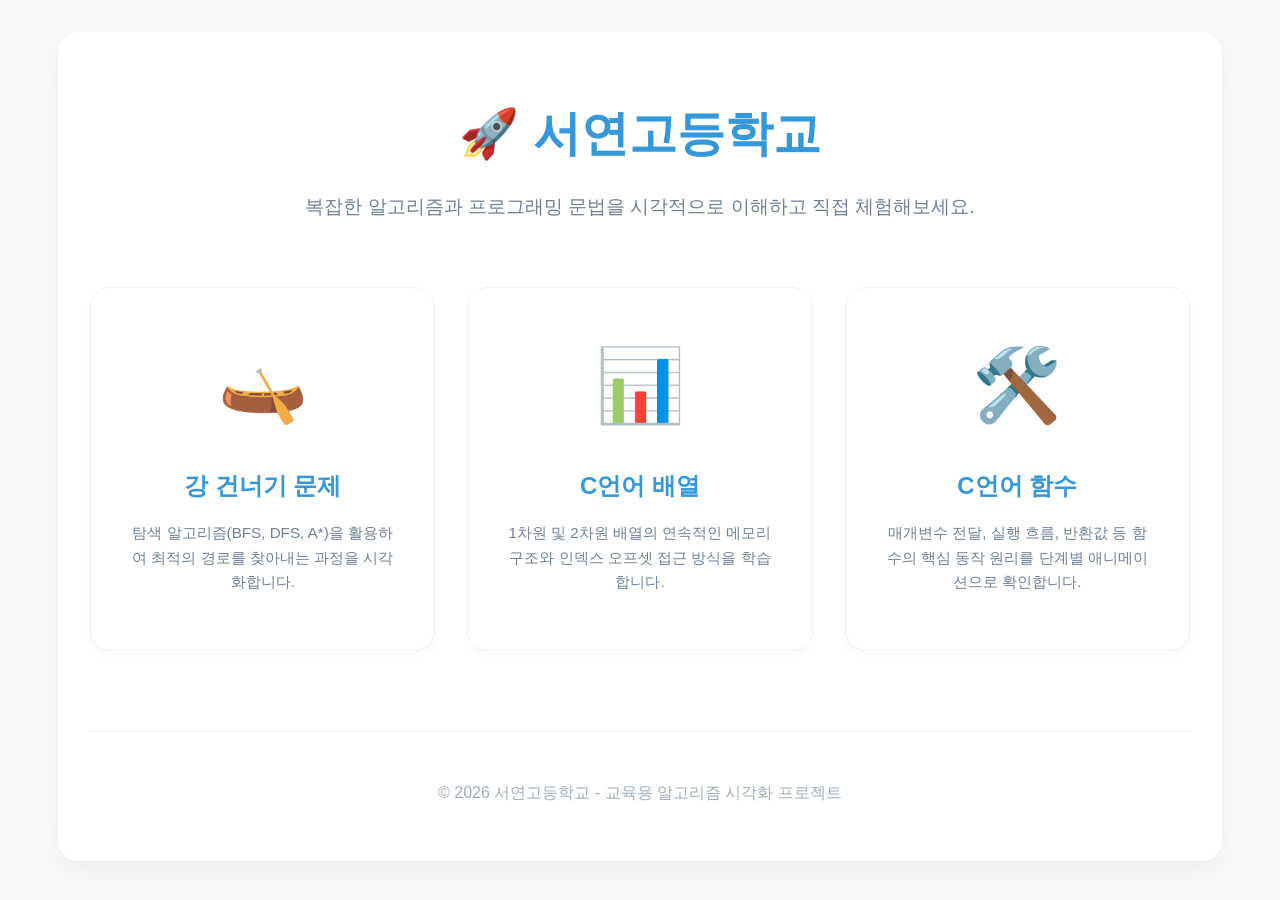
==== commit 01e16dae: "Update branding to 서연고등학교 and improve river crossing UI visualization" ====
--- a/index.html
+++ b/index.html
@@ -3,13 +3,13 @@
 <head>
     <meta charset="UTF-8">
     <meta name="viewport" content="width=device-width, initial-scale=1.0">
-    <title>AlgoVis - 알고리즘 및 문법 시각화 학습</title>
+    <title>서연고등학교 - 알고리즘 및 문법 시각화 학습</title>
     <link rel="stylesheet" href="style.css">
 </head>
 <body>
     <div class="container">
         <header class="home-header" style="text-align: center; margin-bottom: 4rem;">
-            <h1 style="font-size: 3rem; color: var(--primary-color); margin-bottom: 1rem;">🚀 AlgoVis</h1>
+            <h1 style="font-size: 3rem; color: var(--primary-color); margin-bottom: 1rem;">🚀 서연고등학교</h1>
             <p style="font-size: 1.2rem; color: #718096;">복잡한 알고리즘과 프로그래밍 문법을 시각적으로 이해하고 직접 체험해보세요.</p>
         </header>
 
@@ -37,8 +37,8 @@
         </div>
 
         <footer style="text-align: center; margin-top: 5rem; color: #a0aec0; border-top: 1px solid #edf2f7; padding-top: 2rem;">
-            <p>&copy; 2026 AlgoVis - 교육용 알고리즘 시각화 프로젝트</p>
+            <p>&copy; 2026 서연고등학교 - 교육용 알고리즘 시각화 프로젝트</p>
         </footer>
     </div>
 </body>
-</html>
+</html>
--- a/style.css
+++ b/style.css
@@ -162,26 +162,202 @@
 .data-value { font-size: 1.5rem; font-weight: 800; color: var(--primary-color); }
 .data-label { font-size: 0.7rem; color: #a0aec0; text-transform: uppercase; }
 
-/* River Crossing & Array (Legacy Compatibility) */
-.hidden { display: none !important; }
-.river-container { height: 400px; background: #e0f2f1; border-radius: 15px; position: relative; overflow: hidden; }
-.bank { width: 25%; height: 100%; background: #4caf50; position: absolute; z-index: 2; }
-.right-bank { right: 0; }
-.boat { width: 150px; height: 80px; background: #5d4037; border-radius: 0 0 50px 50px; position: absolute; bottom: 50px; transition: 1s; }
-.item-icon { font-size: 3rem; cursor: pointer; transition: 0.2s; }
-.item-icon:hover { transform: scale(1.2); }
-
-/* Logs */
+/* River Crossing Specific */
+.river-container { 
+    height: 450px; 
+    background: linear-gradient(180deg, #2980b9 0%, #3498db 50%, #2980b9 100%);
+    border-radius: 20px; 
+    position: relative; 
+    overflow: hidden; 
+    display: flex;
+    box-shadow: inset 0 0 50px rgba(0,0,0,0.2);
+    border: 8px solid #34495e;
+}
+
+.river-container::before {
+    content: "";
+    position: absolute;
+    top: 0; left: 0; right: 0; bottom: 0;
+    background: repeating-linear-gradient(45deg, rgba(255,255,255,0.05) 0, rgba(255,255,255,0.05) 20px, transparent 20px, transparent 40px);
+    pointer-events: none;
+}
+
+.bank { 
+    width: 180px; 
+    height: 100%; 
+    background: #27ae60; 
+    position: absolute; 
+    z-index: 10; 
+    display: flex;
+    flex-direction: column;
+    align-items: center;
+    padding-top: 20px;
+    box-shadow: 0 0 20px rgba(0,0,0,0.3);
+}
+
+.left-bank { 
+    left: 0; 
+    border-right: 5px solid #2ecc71;
+    border-radius: 0 20px 20px 0;
+}
+
+.right-bank { 
+    right: 0; 
+    border-left: 5px solid #2ecc71;
+    border-radius: 20px 0 0 20px;
+}
+
+.bank-label {
+    background: rgba(0,0,0,0.6);
+    color: white;
+    padding: 5px 15px;
+    border-radius: 15px;
+    font-size: 0.9rem;
+    font-weight: bold;
+    margin-bottom: 20px;
+}
+
+.items {
+    display: flex;
+    flex-direction: column;
+    gap: 15px;
+    align-items: center;
+}
+
+.river {
+    flex-grow: 1;
+    position: relative;
+    margin: 0 180px;
+}
+
+.boat-lane {
+    position: absolute;
+    bottom: 60px;
+    left: 0;
+    right: 0;
+    height: 120px;
+}
+
+.boat { 
+    width: 160px; 
+    height: 70px; 
+    background: #8e44ad; 
+    border-radius: 10px 10px 40px 40px; 
+    position: absolute; 
+    bottom: 0; 
+    transition: all 1s cubic-bezier(0.45, 0.05, 0.55, 0.95);
+    display: flex;
+    flex-direction: column;
+    align-items: center;
+    justify-content: center;
+    box-shadow: 0 10px 15px rgba(0,0,0,0.3);
+    border: 3px solid #7d3c98;
+}
+
+.boat-icon {
+    font-size: 1.5rem;
+    position: absolute;
+    top: -30px;
+}
+
+.farmer-in-boat {
+    font-size: 2.5rem;
+}
+
+.boat-items {
+    position: absolute;
+    top: -40px;
+    left: 10px;
+}
+
+.item-icon { 
+    font-size: 3.5rem; 
+    cursor: pointer; 
+    transition: all 0.3s cubic-bezier(0.175, 0.885, 0.32, 1.275); 
+    filter: drop-shadow(0 5px 5px rgba(0,0,0,0.2));
+}
+
+.item-icon:hover { 
+    transform: scale(1.3) translateY(-10px); 
+}
+
+/* Status Panels */
+.status-panel {
+    display: grid;
+    grid-template-columns: 1fr 1fr;
+    grid-template-areas: 
+        "current stats"
+        "log log";
+    gap: 1.5rem;
+    margin-top: 2rem;
+}
+
+.status-box { grid-area: current; }
+.stats-box { grid-area: stats; }
+.log-box { grid-area: log; }
+
+.status-box, .stats-box {
+    background: #f8fafc;
+    border: 1px solid #e2e8f0;
+    border-radius: 15px;
+    padding: 1.5rem;
+}
+
+.status-box h3, .stats-box h3, .log-box h3 {
+    margin-top: 0;
+    font-size: 1.1rem;
+    color: var(--primary-color);
+    border-bottom: 2px solid #edf2f7;
+    padding-bottom: 0.5rem;
+    margin-bottom: 1rem;
+}
+
+#current-state-text {
+    font-size: 1.2rem;
+    font-weight: 800;
+    text-align: center;
+    padding: 1rem;
+    background: white;
+    border-radius: 10px;
+    box-shadow: 0 2px 4px rgba(0,0,0,0.05);
+}
+
+.stats-box p {
+    margin: 0.5rem 0;
+    font-size: 0.95rem;
+    display: flex;
+    justify-content: space-between;
+}
+
+.stats-box span {
+    font-weight: bold;
+    color: var(--primary-color);
+}
+
 .log-box {
-    background: #1a202c;
-    color: #e2e8f0;
-    padding: 1rem;
-    border-radius: 10px;
-    font-family: monospace;
-    max-height: 250px;
+    background: #1e293b;
+    color: #f1f5f9;
+    padding: 1.5rem;
+    border-radius: 15px;
+    font-family: 'Fira Code', monospace;
+    max-height: 300px;
     overflow-y: auto;
 }
-.log-entry { padding: 3px 0; border-bottom: 1px solid #2d3748; }
+
+.log-entry { 
+    padding: 0.5rem 0; 
+    border-bottom: 1px solid #334155; 
+    font-size: 0.85rem;
+}
+
+.tree-log {
+    color: #94a3b8;
+    white-space: pre;
+    line-height: 1.2;
+}
+
+.node-name { color: #38bdf8; font-weight: bold; }
+.node-state { color: #fbbf24; }
 
 /* Function Flow Diagram */
 .flow-container {
@@ -221,6 +397,19 @@
     top: -10px;
     color: #cbd5e0;
 }
+.array-box {
+    transition: all 0.3s ease;
+}
+
+.array-box.visited {
+    background-color: #cbd5e0;
+}
+
+.array-box.active {
+    background-color: #3182ce;
+    color: white;
+    transform: scale(1.1);
+}
 
 /* Syntax Highlighting */
 .syntax-keyword { color: #ff79c6; }
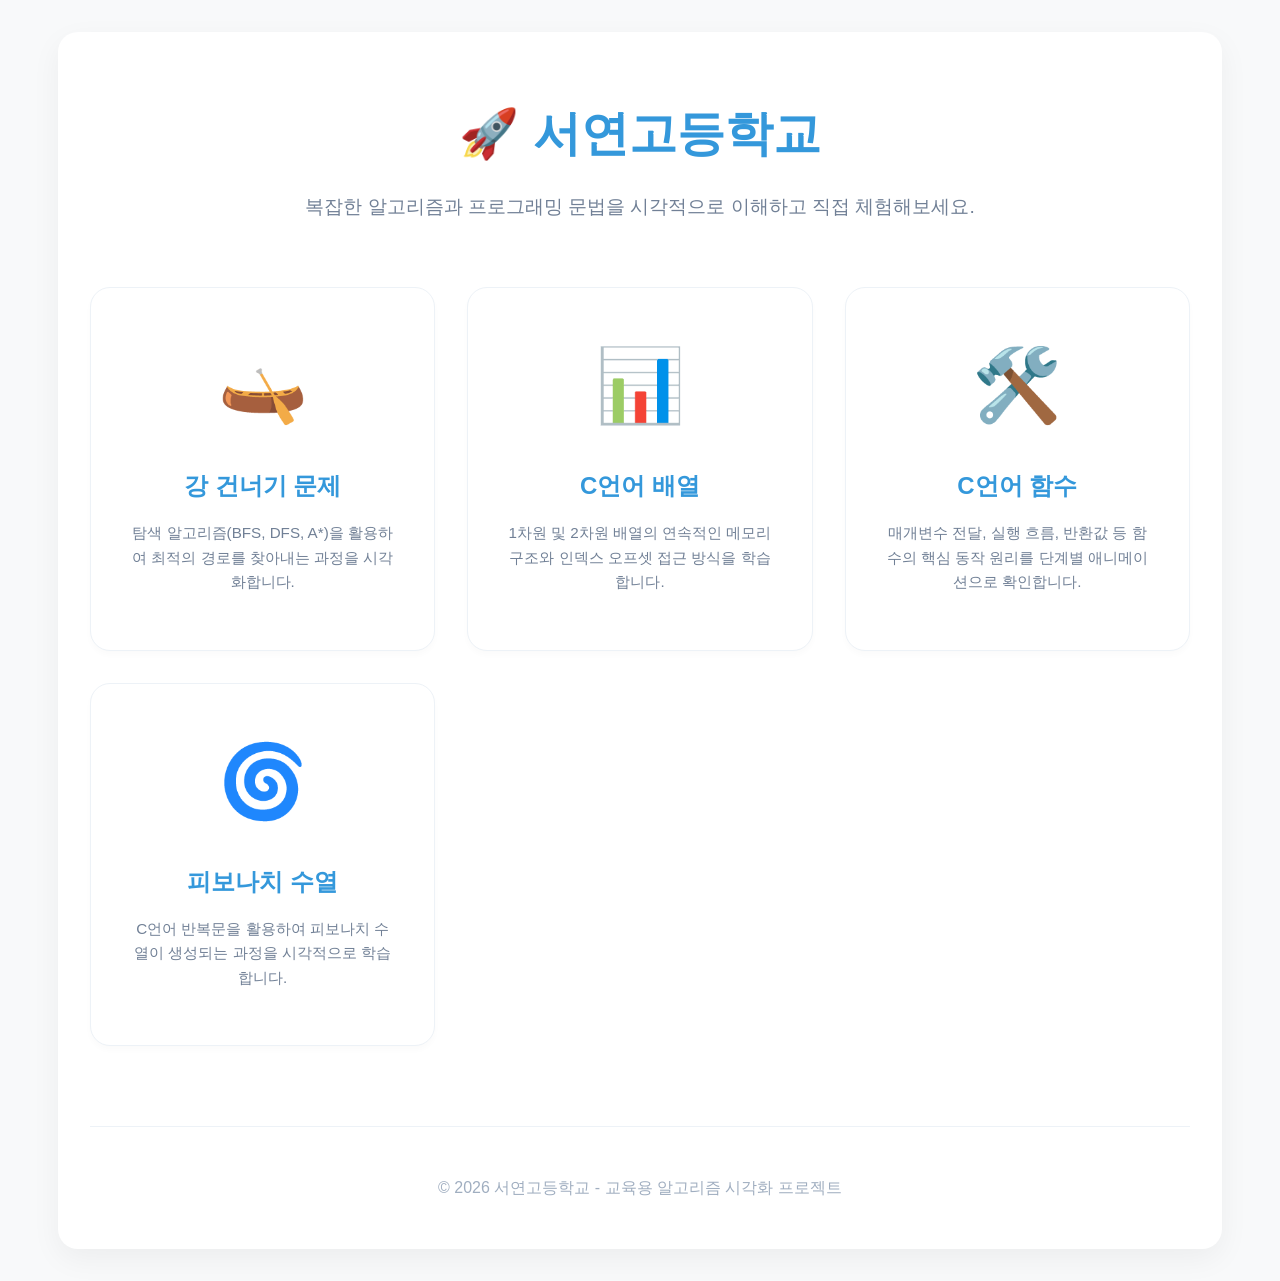
==== commit ae8bd7e1: "feat: add Fibonacci sequence visualization and interactive learning page" ====
--- a/index.html
+++ b/index.html
@@ -34,6 +34,13 @@
                 <h3>C언어 함수</h3>
                 <p>매개변수 전달, 실행 흐름, 반환값 등 함수의 핵심 동작 원리를 단계별 애니메이션으로 확인합니다.</p>
             </a>
+
+            <!-- 4. 피보나치 수열 시각화 -->
+            <a href="fibonacci.html" class="project-card">
+                <span class="card-icon">🌀</span>
+                <h3>피보나치 수열</h3>
+                <p>C언어 반복문을 활용하여 피보나치 수열이 생성되는 과정을 시각적으로 학습합니다.</p>
+            </a>
         </div>
 
         <footer style="text-align: center; margin-top: 5rem; color: #a0aec0; border-top: 1px solid #edf2f7; padding-top: 2rem;">
--- a/style.css
+++ b/style.css
@@ -155,12 +155,45 @@
     flex-direction: column;
     align-items: center;
     justify-content: center;
-    position: absolute;
-    transition: all 0.8s cubic-bezier(0.4, 0, 0.2, 1);
+    transition: all 0.3s ease;
+}
+
+@keyframes shake {
+    0%, 100% { transform: translateX(0); }
+    25% { transform: translateX(-8px); }
+    75% { transform: translateX(8px); }
+}
+
+.stack-frame { 
+    animation: slideIn 0.3s ease-out; 
+}
+
+@keyframes slideIn {
+    from { transform: translateY(-20px); opacity: 0; }
+    to { transform: translateY(0); opacity: 1; }
 }
 
 .data-value { font-size: 1.5rem; font-weight: 800; color: var(--primary-color); }
-.data-label { font-size: 0.7rem; color: #a0aec0; text-transform: uppercase; }
+.data-label { font-size: 0.7rem; color: #a0aec0; text-transform: uppercase; margin-top: 2px; }
+
+/* Log Box refinement */
+.log-box {
+    background: #1e293b;
+    color: #f1f5f9;
+    padding: 1rem;
+    border-radius: 12px;
+    font-family: 'Fira Code', 'Consolas', monospace;
+    max-height: 250px;
+    overflow-y: auto;
+    border: 1px solid #334155;
+}
+
+.log-entry { 
+    padding: 0.4rem 0; 
+    border-bottom: 1px solid #334155; 
+    font-size: 0.85rem;
+    line-height: 1.4;
+}
 
 /* River Crossing Specific */
 .river-container { 
